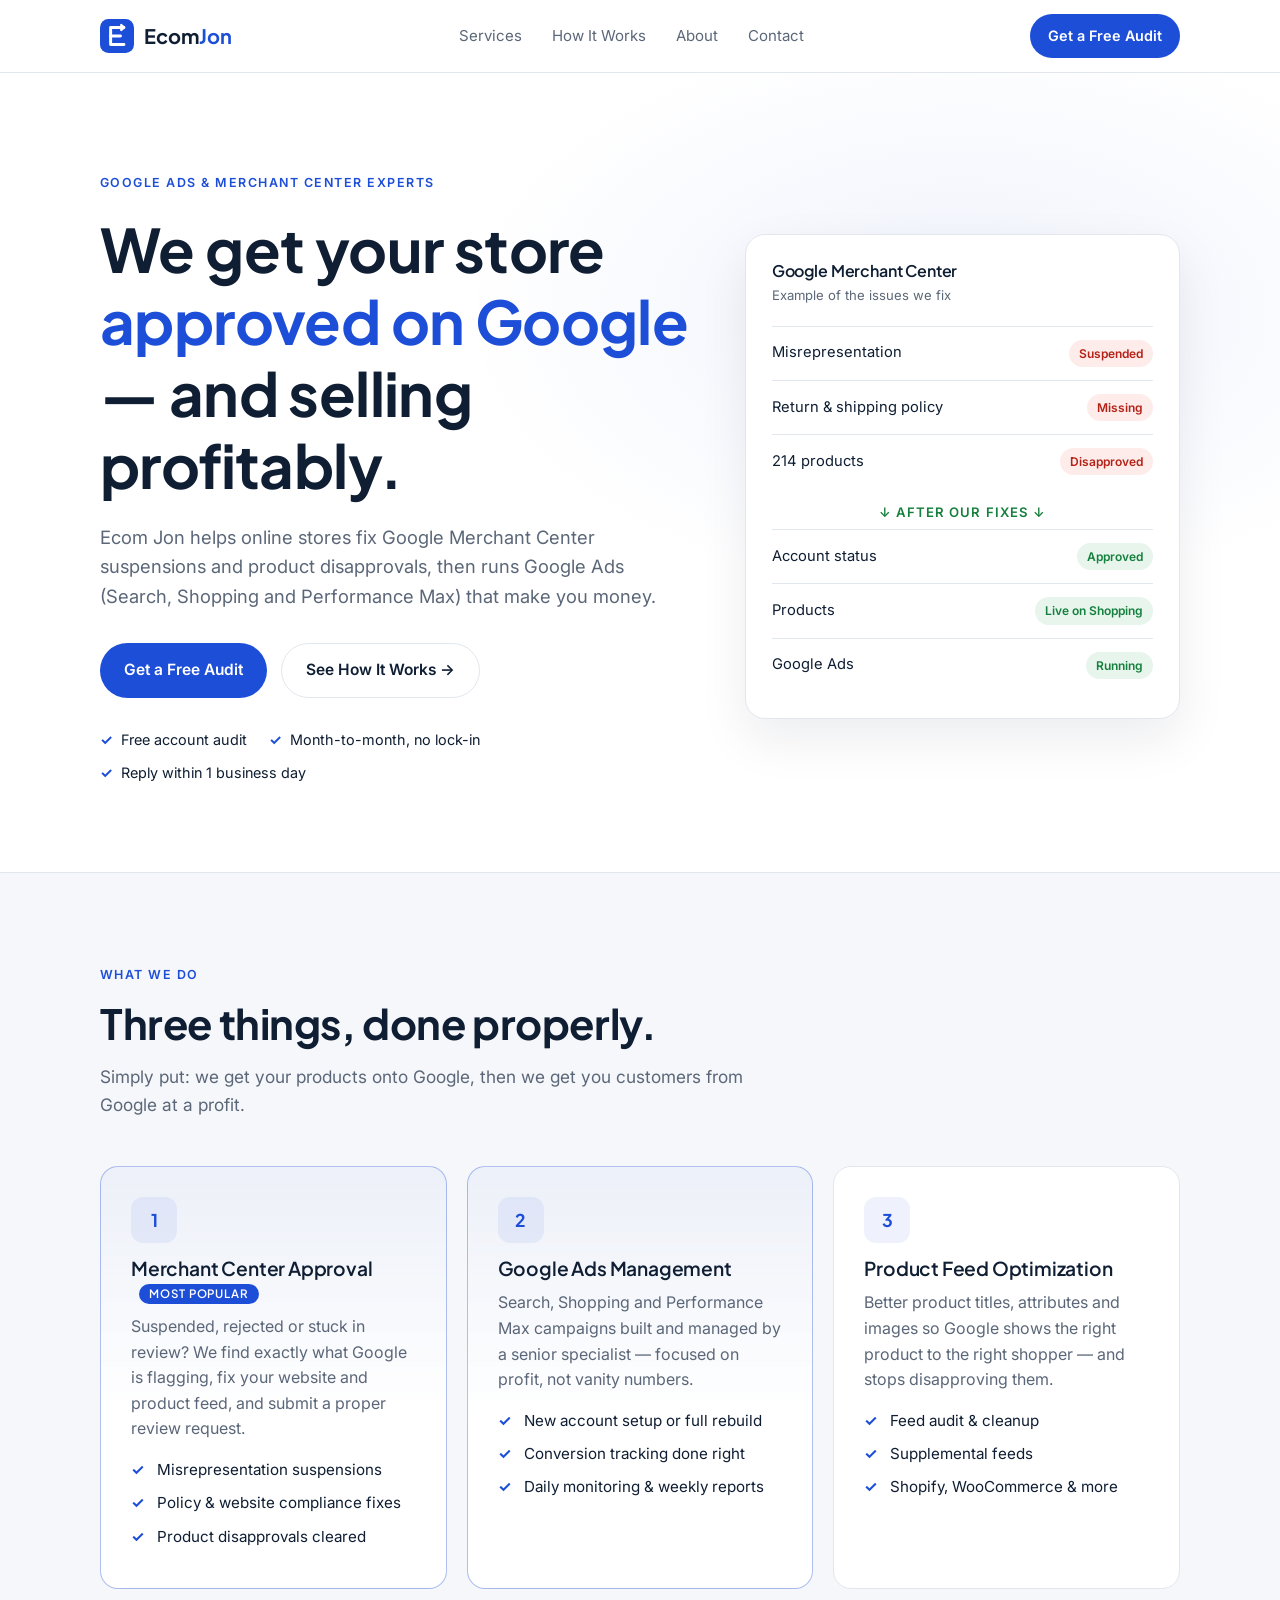
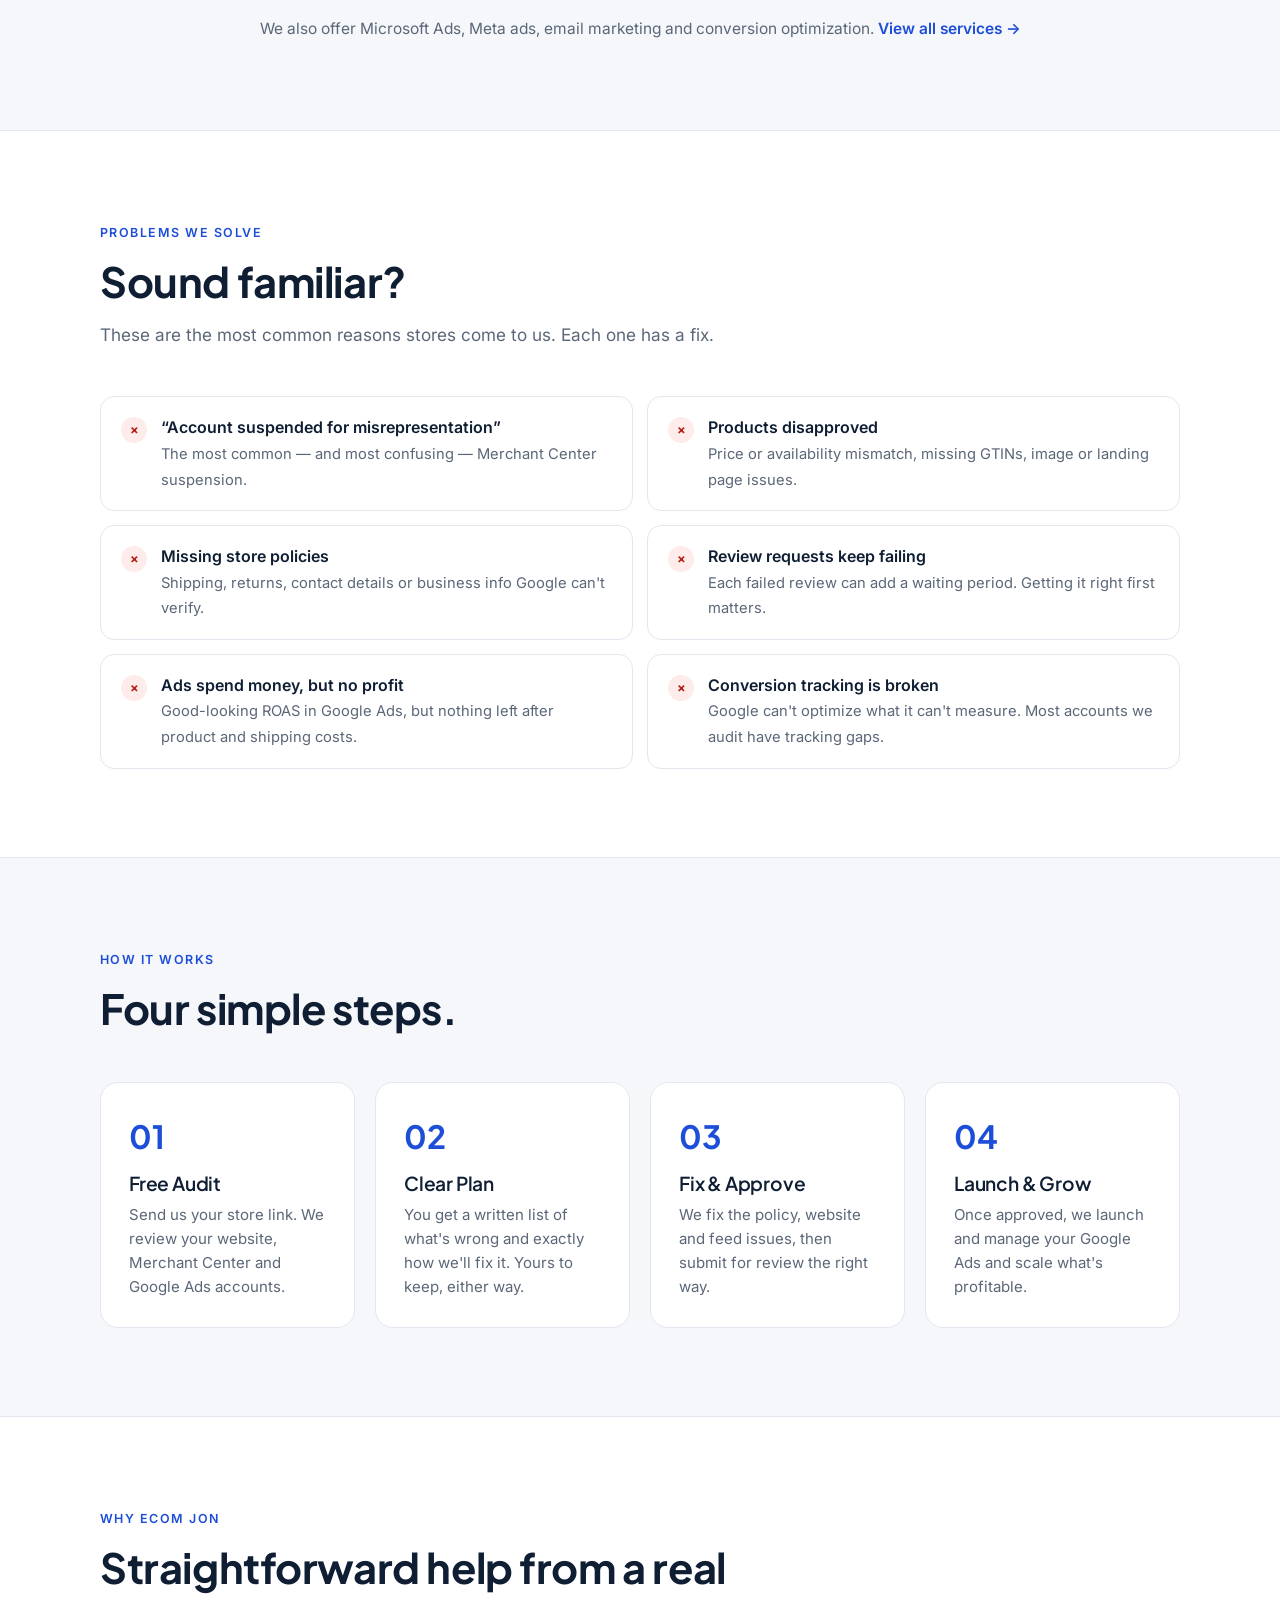
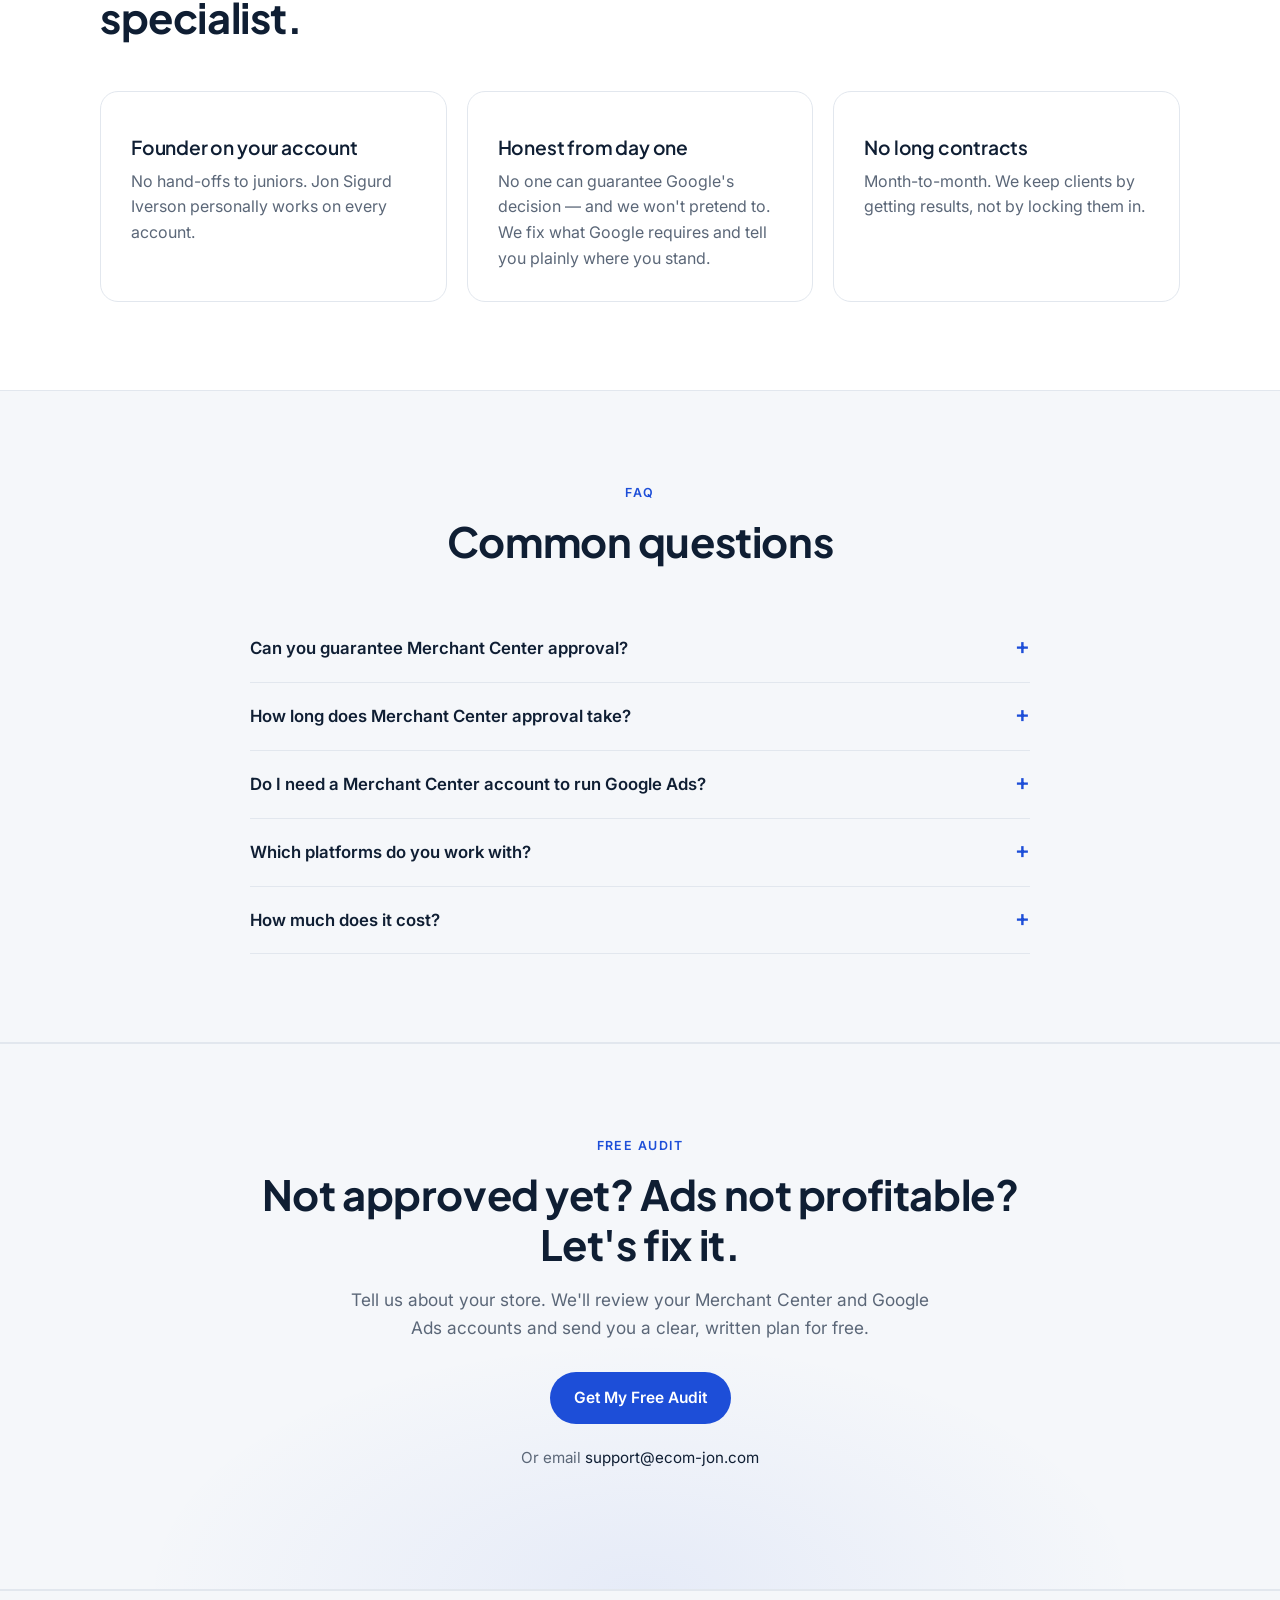
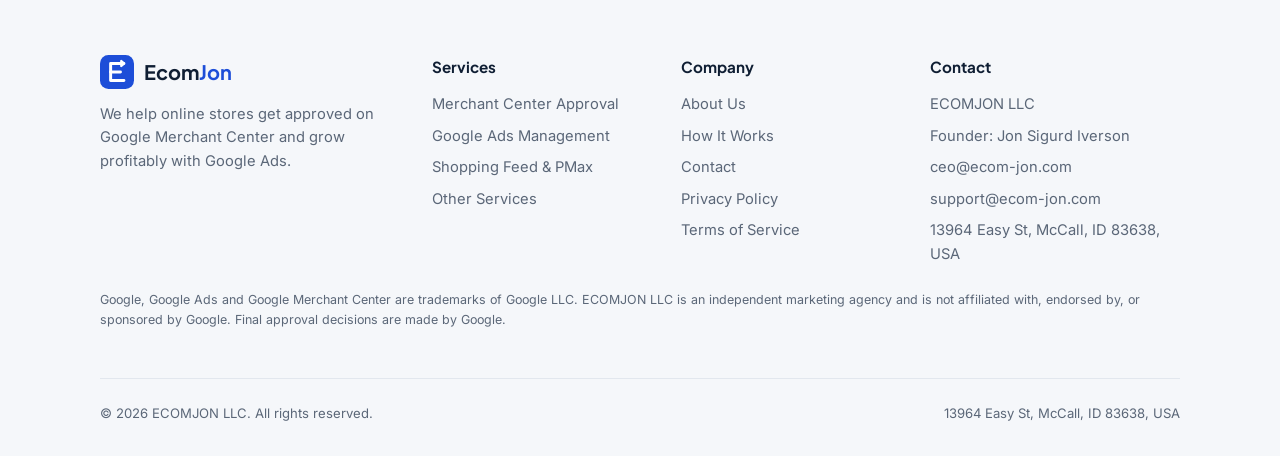
==== index.html @ 42dee681 "Initial ECOMJON LLC website for ecom-jon.com Co-Authored-By: Claude Opus 5.5 <noreply@anthropic.com>" ====
<!doctype html>
<html lang="en">
<head>
<meta charset="utf-8">
<meta name="viewport" content="width=device-width, initial-scale=1">
<title>Ecom Jon — Google Merchant Center Approval & Google Ads Agency</title>
<meta name="description" content="Ecom Jon helps eCommerce stores fix Google Merchant Center suspensions and product disapprovals, then runs profitable Google Ads (Search, Shopping & Performance Max). Free audit.">
<link rel="canonical" href="https://ecom-jon.com/">
<meta property="og:title" content="Ecom Jon — Google Merchant Center Approval & Google Ads Agency">
<meta property="og:description" content="Ecom Jon helps eCommerce stores fix Google Merchant Center suspensions and product disapprovals, then runs profitable Google Ads (Search, Shopping & Performance Max). Free audit.">
<meta property="og:url" content="https://ecom-jon.com/">
<meta property="og:site_name" content="Ecom Jon">
<meta property="og:type" content="website">
<meta name="twitter:card" content="summary">
<meta name="theme-color" content="#ffffff">
<link rel="icon" href="/icon.svg" type="image/svg+xml">
<link rel="preconnect" href="https://fonts.googleapis.com">
<link rel="preconnect" href="https://fonts.gstatic.com" crossorigin>
<link href="https://fonts.googleapis.com/css2?family=Inter:wght@400;500;600;700&family=Plus+Jakarta+Sans:wght@500;600;700;800&display=swap" rel="stylesheet">
<link rel="stylesheet" href="/styles.css">
<script type="application/ld+json">{"@context": "https://schema.org", "@type": "Organization", "name": "Ecom Jon", "legalName": "ECOMJON LLC", "url": "https://ecom-jon.com", "logo": "https://ecom-jon.com/icon.svg", "email": "support@ecom-jon.com", "founder": {"@type": "Person", "name": "Jon Sigurd Iverson", "jobTitle": "Founder"}, "address": {"@type": "PostalAddress", "streetAddress": "13964 Easy St", "addressLocality": "McCall", "addressRegion": "ID", "postalCode": "83638", "addressCountry": "US"}, "contactPoint": [{"@type": "ContactPoint", "email": "support@ecom-jon.com", "contactType": "customer support", "areaServed": "US", "availableLanguage": "English"}]}</script>
</head>
<body>
<header class="site-header">
  <div class="container nav">
    <a href="/" class="logo" aria-label="Ecom Jon home"><img src="/icon.svg" alt="" width="34" height="34"><span>Ecom<span class="accent">Jon</span></span></a>
    <ul class="nav-links"><li><a href="/services">Services</a></li><li><a href="/#how-it-works">How It Works</a></li><li><a href="/about">About</a></li><li><a href="/contact">Contact</a></li></ul>
    <div class="nav-cta">
      <a class="btn btn-primary" href="/contact">Get a Free Audit</a>
    </div>
    <button class="menu-toggle" aria-expanded="false" aria-label="Open menu">Menu</button>
  </div>
  <nav class="mobile-menu"><a href="/services">Services</a><a href="/#how-it-works">How It Works</a><a href="/about">About</a><a href="/contact">Contact</a><a class="btn btn-primary" href="/contact">Get a Free Audit</a></nav>
</header>
<main>
<section class="hero">
  <div class="container hero-grid">
    <div>
      <span class="eyebrow">Google Ads &amp; Merchant Center Experts</span>
      <h1>We get your store <span class="accent">approved on Google</span> &mdash; and selling profitably.</h1>
      <p class="hero-lead">Ecom Jon helps online stores fix Google Merchant Center suspensions and product disapprovals, then runs Google Ads (Search, Shopping and Performance Max) that make you money.</p>
      <div class="hero-actions">
        <a class="btn btn-primary" href="/contact">Get a Free Audit</a>
        <a class="btn btn-ghost" href="#how-it-works">See How It Works &rarr;</a>
      </div>
      <ul class="hero-points">
        <li>Free account audit</li>
        <li>Month-to-month, no lock-in</li>
        <li>Reply within 1 business day</li>
      </ul>
    </div>
    <div class="status-card" aria-label="Example: Merchant Center before and after">
      <h3>Google Merchant Center</h3>
      <p class="small">Example of the issues we fix</p>
      <div class="status-row"><span>Misrepresentation</span><span class="pill pill-bad">Suspended</span></div>
      <div class="status-row"><span>Return &amp; shipping policy</span><span class="pill pill-bad">Missing</span></div>
      <div class="status-row"><span>214 products</span><span class="pill pill-bad">Disapproved</span></div>
      <div class="status-arrow">&darr; After our fixes &darr;</div>
      <div class="status-row"><span>Account status</span><span class="pill pill-good">Approved</span></div>
      <div class="status-row"><span>Products</span><span class="pill pill-good">Live on Shopping</span></div>
      <div class="status-row"><span>Google Ads</span><span class="pill pill-good">Running</span></div>
    </div>
  </div>
</section>

<section class="section-alt" id="what-we-do">
  <div class="container">
    <div class="section-head">
      <span class="eyebrow">What We Do</span>
      <h2>Three things, done properly.</h2>
      <p>Simply put: we get your products onto Google, then we get you customers from Google at a profit.</p>
    </div>
    <div class="grid-3">
      <div class="card featured">
        <div class="icon">1</div>
        <h3>Merchant Center Approval <span class="tag">Most popular</span></h3>
        <p>Suspended, rejected or stuck in review? We find exactly what Google is flagging, fix your website and product feed, and submit a proper review request.</p>
        <ul class="check-list">
          <li>Misrepresentation suspensions</li>
          <li>Policy &amp; website compliance fixes</li>
          <li>Product disapprovals cleared</li>
        </ul>
      </div>
      <div class="card featured">
        <div class="icon">2</div>
        <h3>Google Ads Management</h3>
        <p>Search, Shopping and Performance Max campaigns built and managed by a senior specialist &mdash; focused on profit, not vanity numbers.</p>
        <ul class="check-list">
          <li>New account setup or full rebuild</li>
          <li>Conversion tracking done right</li>
          <li>Daily monitoring &amp; weekly reports</li>
        </ul>
      </div>
      <div class="card">
        <div class="icon">3</div>
        <h3>Product Feed Optimization</h3>
        <p>Better product titles, attributes and images so Google shows the right product to the right shopper &mdash; and stops disapproving them.</p>
        <ul class="check-list">
          <li>Feed audit &amp; cleanup</li>
          <li>Supplemental feeds</li>
          <li>Shopify, WooCommerce &amp; more</li>
        </ul>
      </div>
    </div>
    <p class="more-line">We also offer Microsoft Ads, Meta ads, email marketing and conversion optimization. <a href="/services">View all services &rarr;</a></p>
  </div>
</section>

<section>
  <div class="container">
    <div class="section-head">
      <span class="eyebrow">Problems We Solve</span>
      <h2>Sound familiar?</h2>
      <p>These are the most common reasons stores come to us. Each one has a fix.</p>
    </div>
    <div class="problems">
      <div class="problem"><span class="x">&times;</span><div><strong>&ldquo;Account suspended for misrepresentation&rdquo;</strong><span>The most common &mdash; and most confusing &mdash; Merchant Center suspension.</span></div></div>
      <div class="problem"><span class="x">&times;</span><div><strong>Products disapproved</strong><span>Price or availability mismatch, missing GTINs, image or landing page issues.</span></div></div>
      <div class="problem"><span class="x">&times;</span><div><strong>Missing store policies</strong><span>Shipping, returns, contact details or business info Google can't verify.</span></div></div>
      <div class="problem"><span class="x">&times;</span><div><strong>Review requests keep failing</strong><span>Each failed review can add a waiting period. Getting it right first matters.</span></div></div>
      <div class="problem"><span class="x">&times;</span><div><strong>Ads spend money, but no profit</strong><span>Good-looking ROAS in Google Ads, but nothing left after product and shipping costs.</span></div></div>
      <div class="problem"><span class="x">&times;</span><div><strong>Conversion tracking is broken</strong><span>Google can't optimize what it can't measure. Most accounts we audit have tracking gaps.</span></div></div>
    </div>
  </div>
</section>

<section class="section-alt" id="how-it-works">
  <div class="container">
    <div class="section-head">
      <span class="eyebrow">How It Works</span>
      <h2>Four simple steps.</h2>
    </div>
    <div class="steps">
      <div class="step"><div class="num">01</div><h3>Free Audit</h3><p>Send us your store link. We review your website, Merchant Center and Google Ads accounts.</p></div>
      <div class="step"><div class="num">02</div><h3>Clear Plan</h3><p>You get a written list of what's wrong and exactly how we'll fix it. Yours to keep, either way.</p></div>
      <div class="step"><div class="num">03</div><h3>Fix &amp; Approve</h3><p>We fix the policy, website and feed issues, then submit for review the right way.</p></div>
      <div class="step"><div class="num">04</div><h3>Launch &amp; Grow</h3><p>Once approved, we launch and manage your Google Ads and scale what's profitable.</p></div>
    </div>
  </div>
</section>

<section>
  <div class="container">
    <div class="section-head">
      <span class="eyebrow">Why Ecom Jon</span>
      <h2>Straightforward help from a real specialist.</h2>
    </div>
    <div class="grid-3">
      <div class="card"><h3>Founder on your account</h3><p>No hand-offs to juniors. Jon Sigurd Iverson personally works on every account.</p></div>
      <div class="card"><h3>Honest from day one</h3><p>No one can guarantee Google's decision &mdash; and we won't pretend to. We fix what Google requires and tell you plainly where you stand.</p></div>
      <div class="card"><h3>No long contracts</h3><p>Month-to-month. We keep clients by getting results, not by locking them in.</p></div>
    </div>
  </div>
</section>

<section class="section-alt">
  <div class="container">
    <div class="section-head center">
      <span class="eyebrow">FAQ</span>
      <h2>Common questions</h2>
    </div>
    <div class="faq">
      <details><summary>Can you guarantee Merchant Center approval?</summary><p>No honest agency can &mdash; Google makes the final decision. What we do is find every issue Google is likely flagging, fix it properly, and only then request a review. That gives your store the best possible chance.</p></details>
      <details><summary>How long does Merchant Center approval take?</summary><p>Fixes usually take a few days to two weeks, depending on how much needs to change on your website and feed. Google's review itself typically takes several business days after submission.</p></details>
      <details><summary>Do I need a Merchant Center account to run Google Ads?</summary><p>For Search ads, no. For Shopping and Performance Max ads &mdash; where your products appear with images and prices &mdash; yes, an approved Merchant Center account is required.</p></details>
      <details><summary>Which platforms do you work with?</summary><p>Shopify, WooCommerce, BigCommerce, Wix, Squarespace and most custom stores.</p></details>
      <details><summary>How much does it cost?</summary><p>The audit is free. After that, pricing depends on the work needed and your ad spend. We'll give you a clear quote with the audit &mdash; no surprises.</p></details>
    </div>
  </div>
</section>
<section class="cta-band section-alt">
  <div class="container">
    <span class="eyebrow">Free Audit</span>
    <h2>Not approved yet? Ads not profitable?<br>Let's fix it.</h2>
    <p>Tell us about your store. We'll review your Merchant Center and Google Ads accounts and send you a clear, written plan for free.</p>
    <a class="btn btn-primary" href="/contact">Get My Free Audit</a>
    <p class="contact-inline">Or email <a href="mailto:support@ecom-jon.com">support@ecom-jon.com</a></p>
  </div>
</section>
</main>
<footer class="site-footer">
  <div class="container">
    <div class="footer-grid">
      <div class="footer-about">
        <a href="/" class="logo"><img src="/icon.svg" alt="" width="34" height="34"><span>Ecom<span class="accent">Jon</span></span></a>
        <p>We help online stores get approved on Google Merchant Center and grow profitably with Google Ads.</p>
      </div>
      <div>
        <h4>Services</h4>
        <ul>
          <li><a href="/services#merchant-center">Merchant Center Approval</a></li>
          <li><a href="/services#google-ads">Google Ads Management</a></li>
          <li><a href="/services#shopping-feed">Shopping Feed &amp; PMax</a></li>
          <li><a href="/services#other">Other Services</a></li>
        </ul>
      </div>
      <div>
        <h4>Company</h4>
        <ul>
          <li><a href="/about">About Us</a></li>
          <li><a href="/#how-it-works">How It Works</a></li>
          <li><a href="/contact">Contact</a></li>
          <li><a href="/privacy">Privacy Policy</a></li>
          <li><a href="/terms">Terms of Service</a></li>
        </ul>
      </div>
      <div>
        <h4>Contact</h4>
        <ul>
          <li>ECOMJON LLC</li>
          <li>Founder: Jon Sigurd Iverson</li>
          <li><a href="mailto:ceo@ecom-jon.com">ceo@ecom-jon.com</a></li>
          <li><a href="mailto:support@ecom-jon.com">support@ecom-jon.com</a></li>
          <li>13964 Easy St, McCall, ID 83638, USA</li>
        </ul>
      </div>
    </div>
    <p class="disclaimer">Google, Google Ads and Google Merchant Center are trademarks of Google LLC. ECOMJON LLC is an independent marketing agency and is not affiliated with, endorsed by, or sponsored by Google. Final approval decisions are made by Google.</p>
    <div class="footer-bottom">
      <span>&copy; <span data-year>2026</span> ECOMJON LLC. All rights reserved.</span>
      <span>13964 Easy St, McCall, ID 83638, USA</span>
    </div>
  </div>
</footer>
<script src="/script.js"></script>
</body>
</html>
---- styles.css ----
:root {
  --bg: #ffffff;
  --surface: #f5f7fa;
  --card: #ffffff;
  --line: #e2e7ee;
  --text: #0f1e33;
  --muted: #5b6778;
  --primary: #1d4ed8;
  --primary-dark: #1e3a8a;
  --good: #15803d;
  --good-soft: #e7f5ec;
  --bad: #b42318;
  --bad-soft: #fdecea;
  --display: "Plus Jakarta Sans", system-ui, sans-serif;
  --sans: "Inter", system-ui, -apple-system, sans-serif;
  --max: 1120px;
}

* { box-sizing: border-box; margin: 0; padding: 0; }
html { scroll-behavior: smooth; }
body {
  background: var(--bg);
  color: var(--text);
  font-family: var(--sans);
  font-size: 16px;
  line-height: 1.6;
  -webkit-font-smoothing: antialiased;
}
a { color: inherit; text-decoration: none; }
img, svg { display: block; max-width: 100%; }
h1, h2, h3 { font-family: var(--display); line-height: 1.2; letter-spacing: -0.01em; }
h1 { font-size: clamp(2.2rem, 5.5vw, 3.75rem); font-weight: 700; }
h2 { font-size: clamp(1.75rem, 3.6vw, 2.6rem); font-weight: 700; }
h3 { font-size: 1.2rem; font-weight: 600; }
p { color: var(--muted); }
.accent { color: var(--primary); }

.container { max-width: var(--max); margin: 0 auto; padding: 0 20px; }
section { padding: 88px 0; }
.section-alt { background: var(--surface); border-top: 1px solid var(--line); border-bottom: 1px solid var(--line); }
.eyebrow {
  display: inline-block;
  font-size: 0.78rem;
  font-weight: 600;
  letter-spacing: 0.12em;
  text-transform: uppercase;
  color: var(--primary);
  margin-bottom: 14px;
}
.section-head { max-width: 680px; margin-bottom: 48px; }
.section-head p { margin-top: 14px; font-size: 1.08rem; }
.center { text-align: center; margin-left: auto; margin-right: auto; }

/* Buttons */
.btn {
  display: inline-flex;
  align-items: center;
  justify-content: center;
  gap: 8px;
  padding: 14px 24px;
  border-radius: 999px;
  font-weight: 600;
  font-size: 0.97rem;
  transition: transform 0.15s, box-shadow 0.15s, background 0.15s;
  cursor: pointer;
  border: 0;
  font-family: inherit;
}
.btn-primary { background: var(--primary); color: #fff; }
.btn-primary:hover { background: var(--primary-dark); transform: translateY(-1px); box-shadow: 0 8px 20px rgba(29, 78, 216, 0.2); }
.btn-ghost { border: 1px solid var(--line); color: var(--text); background: #fff; }
.btn-ghost:hover { background: var(--surface); }

/* Header */
.site-header {
  position: sticky;
  top: 0;
  z-index: 50;
  background: rgba(255, 255, 255, 0.92);
  backdrop-filter: blur(12px);
  -webkit-backdrop-filter: blur(12px);
  border-bottom: 1px solid var(--line);
}
.nav { display: flex; align-items: center; justify-content: space-between; height: 72px; gap: 20px; }
.logo { display: flex; align-items: center; gap: 10px; font-family: var(--display); font-weight: 700; font-size: 1.25rem; }
.logo img { width: 34px; height: 34px; }
.nav-links { display: flex; align-items: center; gap: 30px; list-style: none; }
.nav-links a { font-size: 0.94rem; color: var(--muted); transition: color 0.15s; }
.nav-links a:hover, .nav-links a.active { color: var(--text); }
.nav-cta { display: flex; align-items: center; gap: 18px; }
.nav-phone { font-size: 0.92rem; color: var(--text); font-weight: 500; }
.nav-cta .btn { padding: 10px 18px; font-size: 0.9rem; }
.menu-toggle { display: none; background: none; border: 1px solid var(--line); color: var(--text); border-radius: 10px; padding: 8px 12px; font-size: 0.9rem; cursor: pointer; font-family: inherit; }
.mobile-menu { display: none; border-top: 1px solid var(--line); padding: 16px 20px 24px; }
.mobile-menu a { display: block; padding: 12px 0; color: var(--text); border-bottom: 1px solid var(--line); }
.mobile-menu .btn { margin-top: 16px; width: 100%; }
.mobile-menu.open { display: block; }

/* Hero */
.hero { position: relative; padding: 96px 0 88px; overflow: hidden; }
.hero::before {
  content: "";
  position: absolute;
  inset: 0;
  background: radial-gradient(ellipse 60% 55% at 75% 30%, rgba(29, 78, 216, 0.07), transparent 65%);
  pointer-events: none;
}
.hero-grid { position: relative; display: grid; grid-template-columns: 1.15fr 0.85fr; gap: 56px; align-items: center; }
.hero h1 { margin: 6px 0 22px; }
.hero-lead { font-size: 1.15rem; max-width: 580px; }
.hero-actions { display: flex; flex-wrap: wrap; gap: 14px; margin-top: 32px; }
.hero-points { display: flex; flex-wrap: wrap; gap: 10px 22px; margin-top: 30px; list-style: none; }
.hero-points li { font-size: 0.9rem; color: var(--text); display: flex; align-items: center; gap: 8px; }
.hero-points li::before { content: "✓"; color: var(--primary); font-weight: 700; }

.status-card { background: var(--card); border: 1px solid var(--line); border-radius: 20px; padding: 26px; box-shadow: 0 20px 50px rgba(15, 30, 51, 0.08); }
.status-card h3 { font-size: 1rem; margin-bottom: 4px; }
.status-card .small { font-size: 0.82rem; color: var(--muted); margin-bottom: 20px; }
.status-row { display: flex; align-items: center; justify-content: space-between; gap: 12px; padding: 13px 0; border-top: 1px solid var(--line); font-size: 0.92rem; }
.pill { font-size: 0.75rem; font-weight: 600; padding: 4px 10px; border-radius: 999px; white-space: nowrap; }
.pill-bad { background: var(--bad-soft); color: var(--bad); }
.pill-good { background: var(--good-soft); color: var(--good); }
.status-arrow { text-align: center; color: var(--good); font-size: 0.82rem; font-weight: 600; letter-spacing: 0.08em; text-transform: uppercase; padding: 14px 0 6px; }

/* Cards */
.grid-3 { display: grid; grid-template-columns: repeat(3, 1fr); gap: 20px; }
.grid-2 { display: grid; grid-template-columns: repeat(2, 1fr); gap: 20px; }
.card { background: var(--card); border: 1px solid var(--line); border-radius: 18px; padding: 30px; }
.card h3 { margin: 14px 0 10px; }
.card .icon {
  width: 46px; height: 46px; border-radius: 12px;
  background: rgba(29, 78, 216, 0.07); color: var(--primary);
  display: flex; align-items: center; justify-content: center;
  font-family: var(--display); font-weight: 700; font-size: 1.1rem;
}
.card.featured { border-color: rgba(29, 78, 216, 0.35); background: linear-gradient(180deg, rgba(29, 78, 216, 0.04), var(--card) 60%); }
.tag { display: inline-block; font-size: 0.72rem; font-weight: 600; letter-spacing: 0.08em; text-transform: uppercase; color: #fff; background: var(--primary); padding: 3px 10px; border-radius: 999px; margin-left: 8px; vertical-align: middle; }
.check-list { list-style: none; margin-top: 16px; }
.check-list li { position: relative; padding-left: 26px; margin: 9px 0; color: var(--text); font-size: 0.95rem; }
.check-list li::before { content: "✓"; position: absolute; left: 0; color: var(--primary); font-weight: 700; }
.more-line { margin-top: 28px; text-align: center; font-size: 0.97rem; }
.more-line a { color: var(--primary); font-weight: 600; }

/* Problems list */
.problems { display: grid; grid-template-columns: repeat(2, 1fr); gap: 14px; }
.problem { display: flex; gap: 14px; align-items: flex-start; background: var(--card); border: 1px solid var(--line); border-radius: 14px; padding: 18px 20px; }
.problem .x { flex: none; width: 26px; height: 26px; border-radius: 50%; background: var(--bad-soft); color: var(--bad); display: flex; align-items: center; justify-content: center; font-size: 0.8rem; font-weight: 700; margin-top: 2px; }
.problem strong { display: block; color: var(--text); font-weight: 600; }
.problem span { color: var(--muted); font-size: 0.92rem; }

/* Steps */
.steps { display: grid; grid-template-columns: repeat(4, 1fr); gap: 20px; counter-reset: step; }
.step { background: var(--card); border: 1px solid var(--line); border-radius: 18px; padding: 28px; }
.step .num { font-family: var(--display); font-size: 2rem; font-weight: 700; color: var(--primary); }
.step h3 { margin: 10px 0 8px; }
.step p { font-size: 0.94rem; }

/* FAQ */
.faq { max-width: 780px; margin: 0 auto; }
.faq details { border-bottom: 1px solid var(--line); padding: 20px 0; }
.faq summary { cursor: pointer; list-style: none; font-weight: 600; font-size: 1.05rem; display: flex; justify-content: space-between; gap: 20px; }
.faq summary::-webkit-details-marker { display: none; }
.faq summary::after { content: "+"; color: var(--primary); font-size: 1.4rem; line-height: 1; }
.faq details[open] summary::after { content: "−"; }
.faq details p { margin-top: 12px; }

/* CTA band */
.cta-band { text-align: center; position: relative; overflow: hidden; }
.cta-band::before { content: ""; position: absolute; inset: 0; background: radial-gradient(ellipse 60% 70% at 50% 100%, rgba(29, 78, 216, 0.07), transparent 65%); pointer-events: none; }
.cta-band .container { position: relative; }
.cta-band p { max-width: 600px; margin: 16px auto 30px; font-size: 1.08rem; }
.cta-band .contact-inline { margin-top: 22px; font-size: 0.95rem; }
.cta-band .contact-inline a { color: var(--text); }

/* Page header (inner pages) */
.page-hero { padding: 80px 0 40px; }
.page-hero p { max-width: 680px; margin-top: 16px; font-size: 1.12rem; }

/* Service detail */
.service { display: grid; grid-template-columns: 0.9fr 1.1fr; gap: 48px; padding: 48px 0; border-top: 1px solid var(--line); }
.service:first-child { border-top: 0; }
.service h2 { font-size: clamp(1.5rem, 3vw, 2rem); margin-top: 6px; }
.service p { margin-top: 12px; }

/* About */
.founder { display: grid; grid-template-columns: 220px 1fr; gap: 40px; align-items: start; }
.avatar { width: 220px; height: 220px; border-radius: 24px; background: linear-gradient(135deg, var(--primary-dark), var(--primary)); color: #fff; display: flex; align-items: center; justify-content: center; font-family: var(--display); font-size: 4rem; font-weight: 700; }
.founder p { margin-top: 14px; }
.founder .role { color: var(--primary); font-weight: 600; margin-top: 4px; }

/* Contact */
.contact-grid { display: grid; grid-template-columns: 0.9fr 1.1fr; gap: 48px; align-items: start; }
.info-list { list-style: none; margin-top: 28px; }
.info-list li { padding: 16px 0; border-top: 1px solid var(--line); }
.info-list .label { display: block; font-size: 0.78rem; letter-spacing: 0.1em; text-transform: uppercase; color: var(--muted); margin-bottom: 4px; }
.info-list a, .info-list .val { color: var(--text); font-weight: 500; }
.info-list a:hover { color: var(--primary); }
.form { background: var(--card); border: 1px solid var(--line); border-radius: 20px; padding: 32px; }
.form-row { display: grid; grid-template-columns: 1fr 1fr; gap: 16px; }
.field { margin-bottom: 18px; }
.field label { display: block; font-size: 0.88rem; font-weight: 500; margin-bottom: 8px; color: var(--text); }
.field input, .field select, .field textarea {
  width: 100%; font: inherit; font-size: 0.95rem; color: var(--text);
  background: #fff; border: 1px solid var(--line); border-radius: 12px; padding: 13px 15px; outline: none;
}
.field input:focus, .field select:focus, .field textarea:focus { border-color: var(--primary); box-shadow: 0 0 0 3px rgba(29, 78, 216, 0.12); }
.field textarea { min-height: 120px; resize: vertical; }
.form .btn { width: 100%; }
.form-note { font-size: 0.85rem; margin-top: 14px; text-align: center; }
.form-status { margin-top: 14px; font-size: 0.95rem; text-align: center; }
.form-status.ok { color: var(--good); }
.form-status.err { color: var(--bad); }

/* Legal */
.legal { max-width: 760px; }
.legal h2 { font-size: 1.3rem; margin: 36px 0 10px; }
.legal p { margin-bottom: 10px; }
.legal a { color: var(--primary); }

/* Footer */
.site-footer { border-top: 1px solid var(--line); padding: 64px 0 32px; background: var(--surface); }
.footer-grid { display: grid; grid-template-columns: 1.4fr 1fr 1fr 1.2fr; gap: 40px; }
.footer-grid h4 { font-family: var(--display); font-size: 0.95rem; margin-bottom: 14px; }
.footer-grid ul { list-style: none; }
.footer-grid li { margin: 8px 0; font-size: 0.92rem; color: var(--muted); }
.footer-grid li a:hover { color: var(--text); }
.footer-about p { margin-top: 14px; font-size: 0.92rem; max-width: 300px; }
.footer-bottom { display: flex; justify-content: space-between; flex-wrap: wrap; gap: 12px; margin-top: 48px; padding-top: 24px; border-top: 1px solid var(--line); font-size: 0.82rem; color: var(--muted); }
.disclaimer { margin-top: 16px; font-size: 0.78rem; color: var(--muted); }

/* Responsive */
@media (max-width: 960px) {
  .nav-links, .nav-cta { display: none; }
  .menu-toggle { display: block; }
  .hero-grid, .service, .contact-grid { grid-template-columns: 1fr; gap: 36px; }
  .grid-3, .steps { grid-template-columns: 1fr 1fr; }
  .footer-grid { grid-template-columns: 1fr 1fr; }
}
@media (max-width: 640px) {
  section { padding: 64px 0; }
  .container { padding: 0 16px; }
  .hero { padding: 56px 0 64px; }
  .grid-3, .grid-2, .steps, .problems, .form-row, .footer-grid { grid-template-columns: 1fr; }
  .founder { grid-template-columns: 1fr; }
  .avatar { width: 140px; height: 140px; font-size: 2.6rem; }
  .card, .form { padding: 24px; }
  .hero-actions .btn { width: 100%; }
}
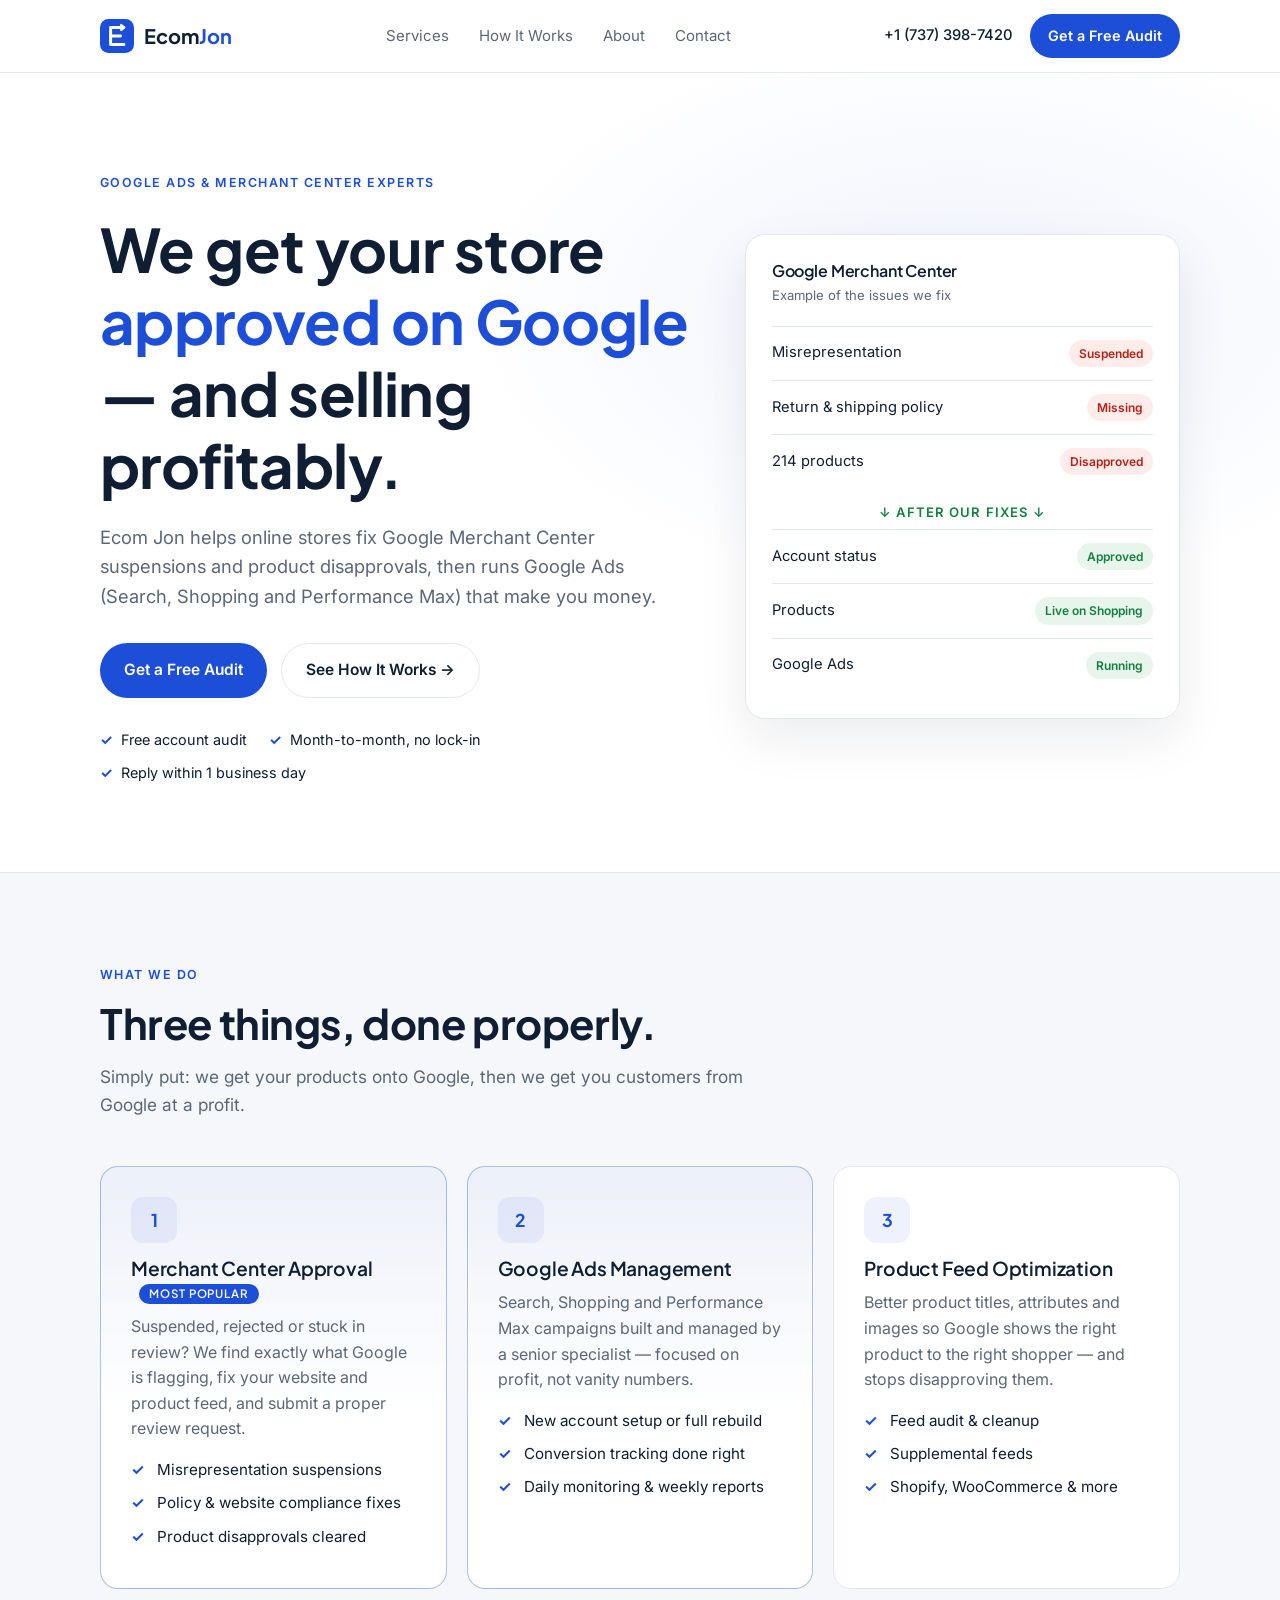
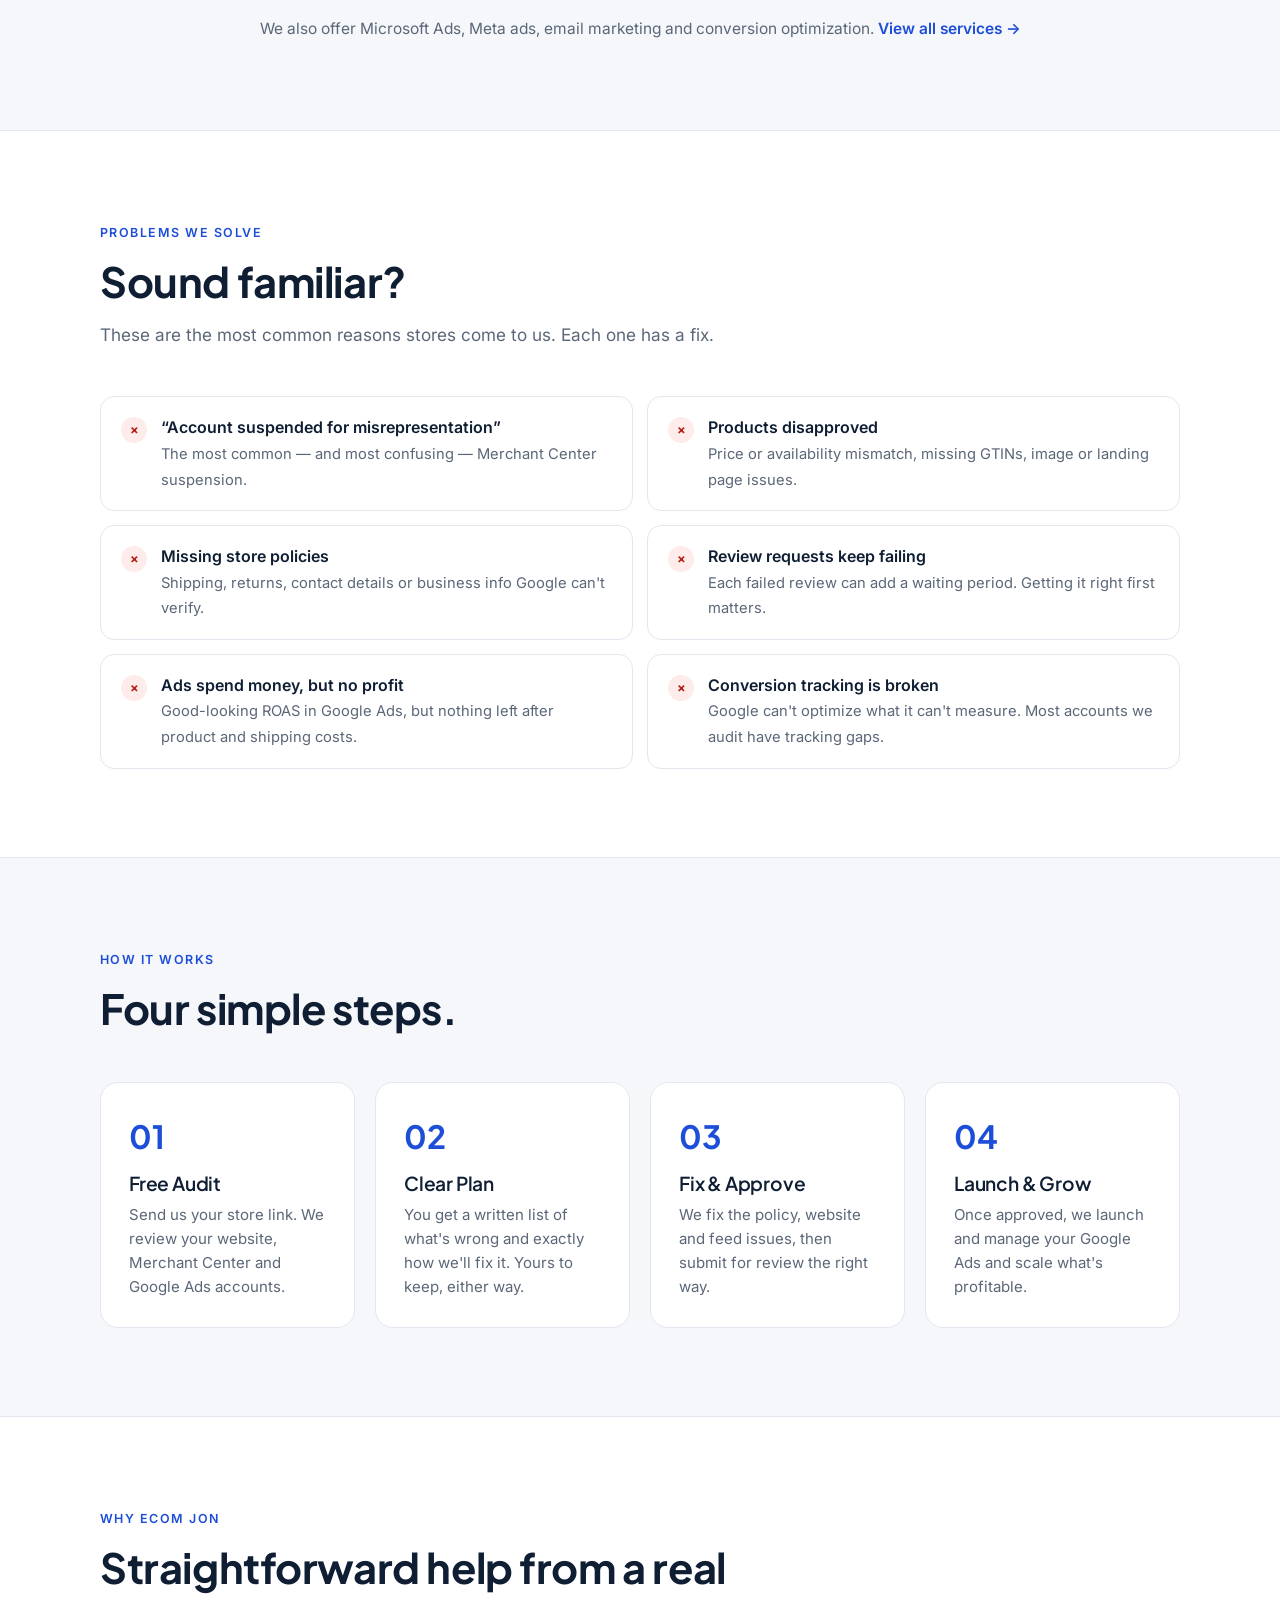
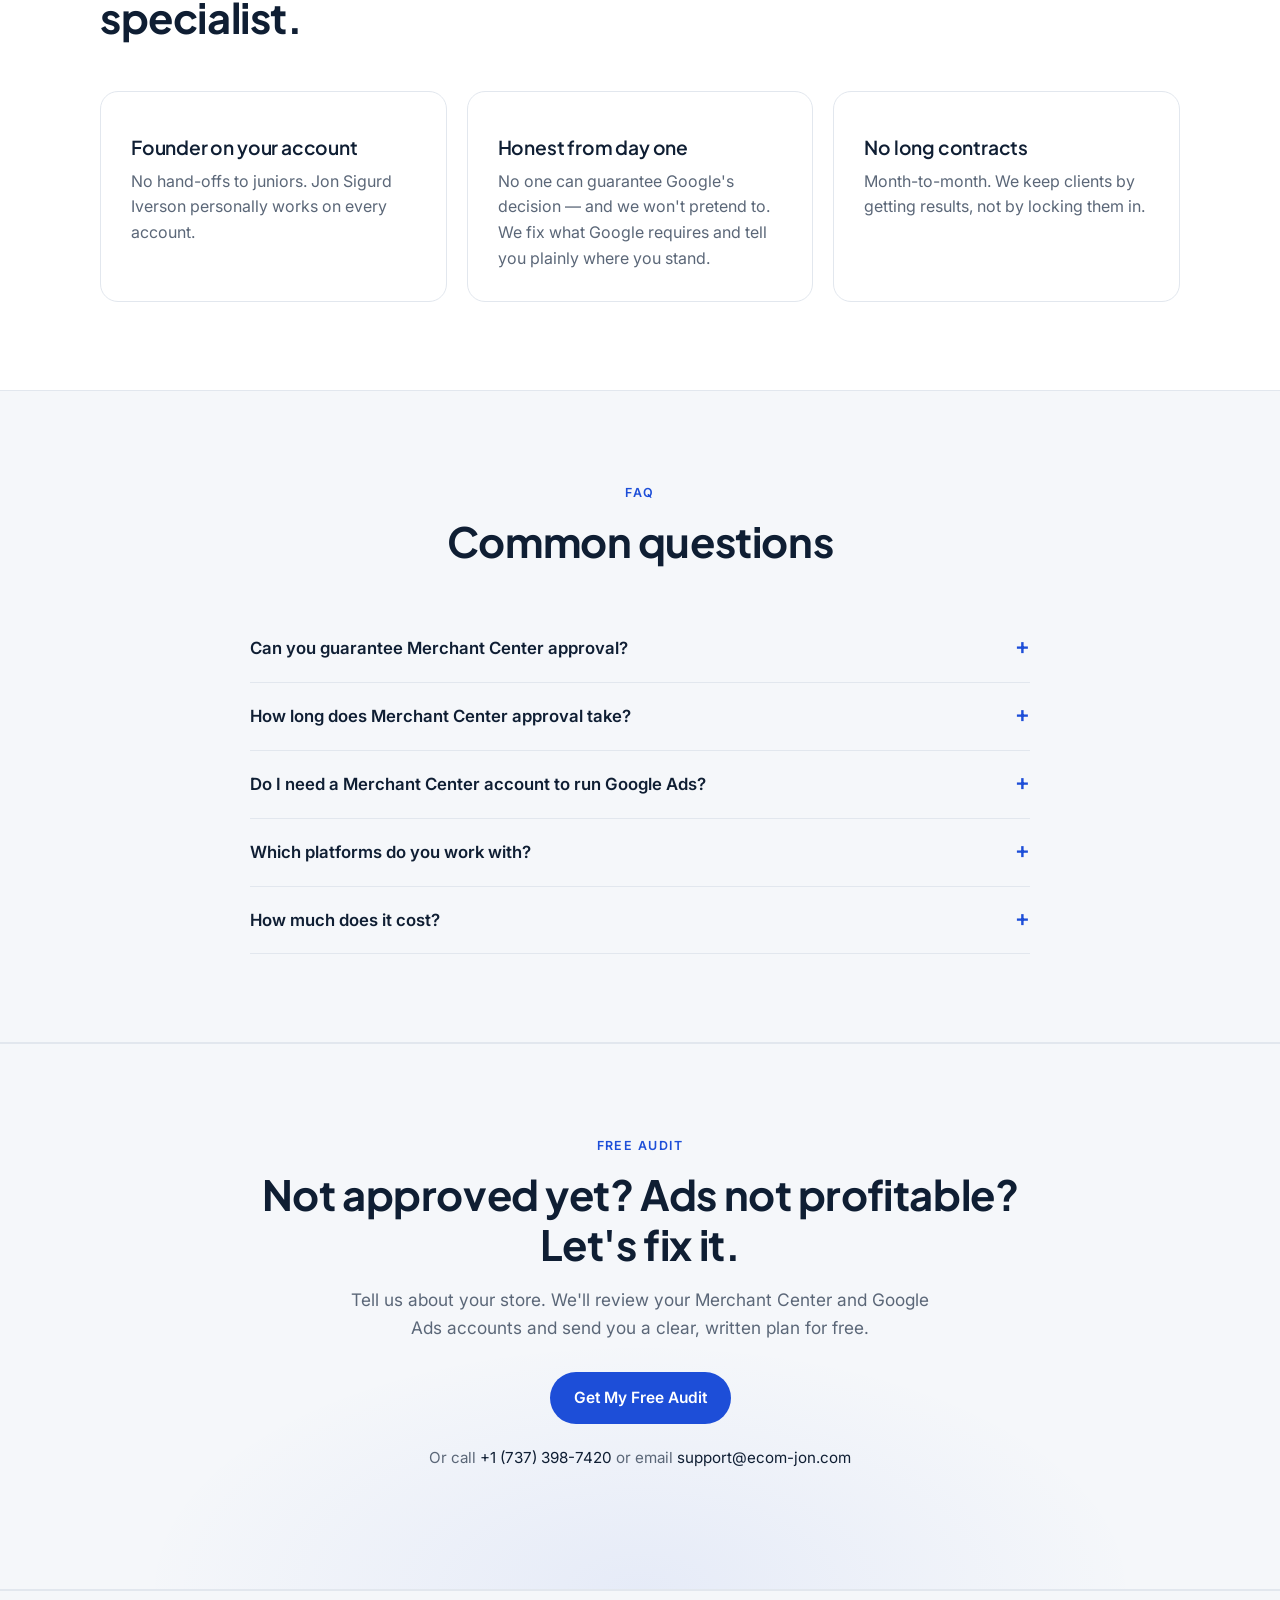
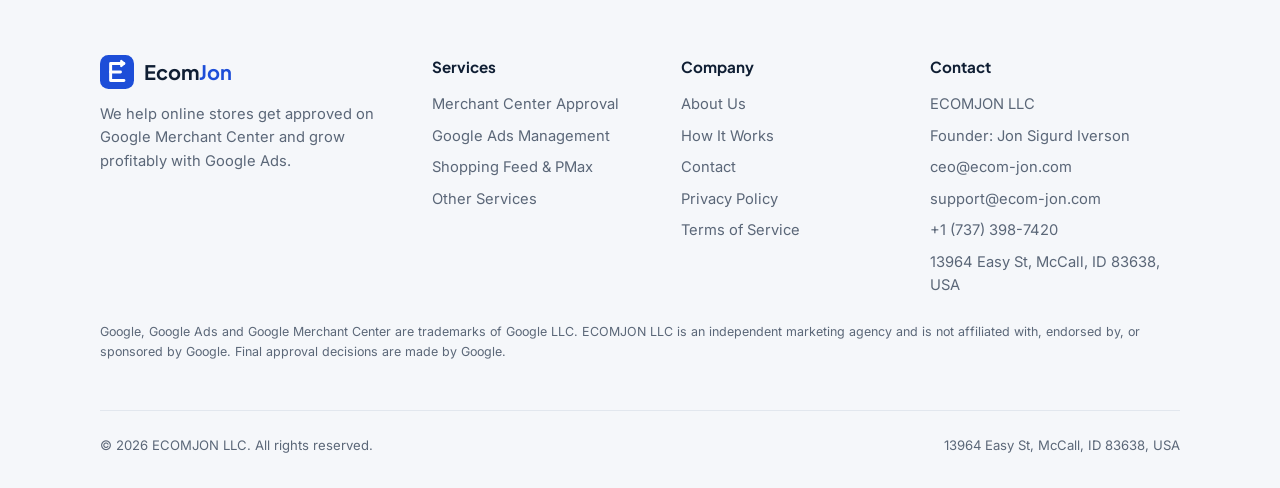
==== commit 94276791: "Add phone number +1 (737) 398-7420 to site Co-Authored-By: Claude Opus 5.5 <noreply@anthropic.com>" ====
--- a/index.html
+++ b/index.html
@@ -18,7 +18,7 @@
 <link rel="preconnect" href="https://fonts.gstatic.com" crossorigin>
 <link href="https://fonts.googleapis.com/css2?family=Inter:wght@400;500;600;700&family=Plus+Jakarta+Sans:wght@500;600;700;800&display=swap" rel="stylesheet">
 <link rel="stylesheet" href="/styles.css">
-<script type="application/ld+json">{"@context": "https://schema.org", "@type": "Organization", "name": "Ecom Jon", "legalName": "ECOMJON LLC", "url": "https://ecom-jon.com", "logo": "https://ecom-jon.com/icon.svg", "email": "support@ecom-jon.com", "founder": {"@type": "Person", "name": "Jon Sigurd Iverson", "jobTitle": "Founder"}, "address": {"@type": "PostalAddress", "streetAddress": "13964 Easy St", "addressLocality": "McCall", "addressRegion": "ID", "postalCode": "83638", "addressCountry": "US"}, "contactPoint": [{"@type": "ContactPoint", "email": "support@ecom-jon.com", "contactType": "customer support", "areaServed": "US", "availableLanguage": "English"}]}</script>
+<script type="application/ld+json">{"@context": "https://schema.org", "@type": "Organization", "name": "Ecom Jon", "legalName": "ECOMJON LLC", "url": "https://ecom-jon.com", "logo": "https://ecom-jon.com/icon.svg", "email": "support@ecom-jon.com", "telephone": "+1-737-398-7420", "founder": {"@type": "Person", "name": "Jon Sigurd Iverson", "jobTitle": "Founder"}, "address": {"@type": "PostalAddress", "streetAddress": "13964 Easy St", "addressLocality": "McCall", "addressRegion": "ID", "postalCode": "83638", "addressCountry": "US"}, "contactPoint": [{"@type": "ContactPoint", "email": "support@ecom-jon.com", "telephone": "+1-737-398-7420", "contactType": "customer support", "areaServed": "US", "availableLanguage": "English"}]}</script>
 </head>
 <body>
 <header class="site-header">
@@ -26,11 +26,12 @@
     <a href="/" class="logo" aria-label="Ecom Jon home"><img src="/icon.svg" alt="" width="34" height="34"><span>Ecom<span class="accent">Jon</span></span></a>
     <ul class="nav-links"><li><a href="/services">Services</a></li><li><a href="/#how-it-works">How It Works</a></li><li><a href="/about">About</a></li><li><a href="/contact">Contact</a></li></ul>
     <div class="nav-cta">
+      <a class="nav-phone" href="tel:+17373987420">+1 (737) 398-7420</a>
       <a class="btn btn-primary" href="/contact">Get a Free Audit</a>
     </div>
     <button class="menu-toggle" aria-expanded="false" aria-label="Open menu">Menu</button>
   </div>
-  <nav class="mobile-menu"><a href="/services">Services</a><a href="/#how-it-works">How It Works</a><a href="/about">About</a><a href="/contact">Contact</a><a class="btn btn-primary" href="/contact">Get a Free Audit</a></nav>
+  <nav class="mobile-menu"><a href="/services">Services</a><a href="/#how-it-works">How It Works</a><a href="/about">About</a><a href="/contact">Contact</a><a href="tel:+17373987420">+1 (737) 398-7420</a><a class="btn btn-primary" href="/contact">Get a Free Audit</a></nav>
 </header>
 <main>
 <section class="hero">
@@ -174,7 +175,7 @@
     <h2>Not approved yet? Ads not profitable?<br>Let's fix it.</h2>
     <p>Tell us about your store. We'll review your Merchant Center and Google Ads accounts and send you a clear, written plan for free.</p>
     <a class="btn btn-primary" href="/contact">Get My Free Audit</a>
-    <p class="contact-inline">Or email <a href="mailto:support@ecom-jon.com">support@ecom-jon.com</a></p>
+    <p class="contact-inline">Or call <a href="tel:+17373987420">+1 (737) 398-7420</a> or email <a href="mailto:support@ecom-jon.com">support@ecom-jon.com</a></p>
   </div>
 </section>
 </main>
@@ -211,6 +212,7 @@
           <li>Founder: Jon Sigurd Iverson</li>
           <li><a href="mailto:ceo@ecom-jon.com">ceo@ecom-jon.com</a></li>
           <li><a href="mailto:support@ecom-jon.com">support@ecom-jon.com</a></li>
+          <li><a href="tel:+17373987420">+1 (737) 398-7420</a></li>
           <li>13964 Easy St, McCall, ID 83638, USA</li>
         </ul>
       </div>
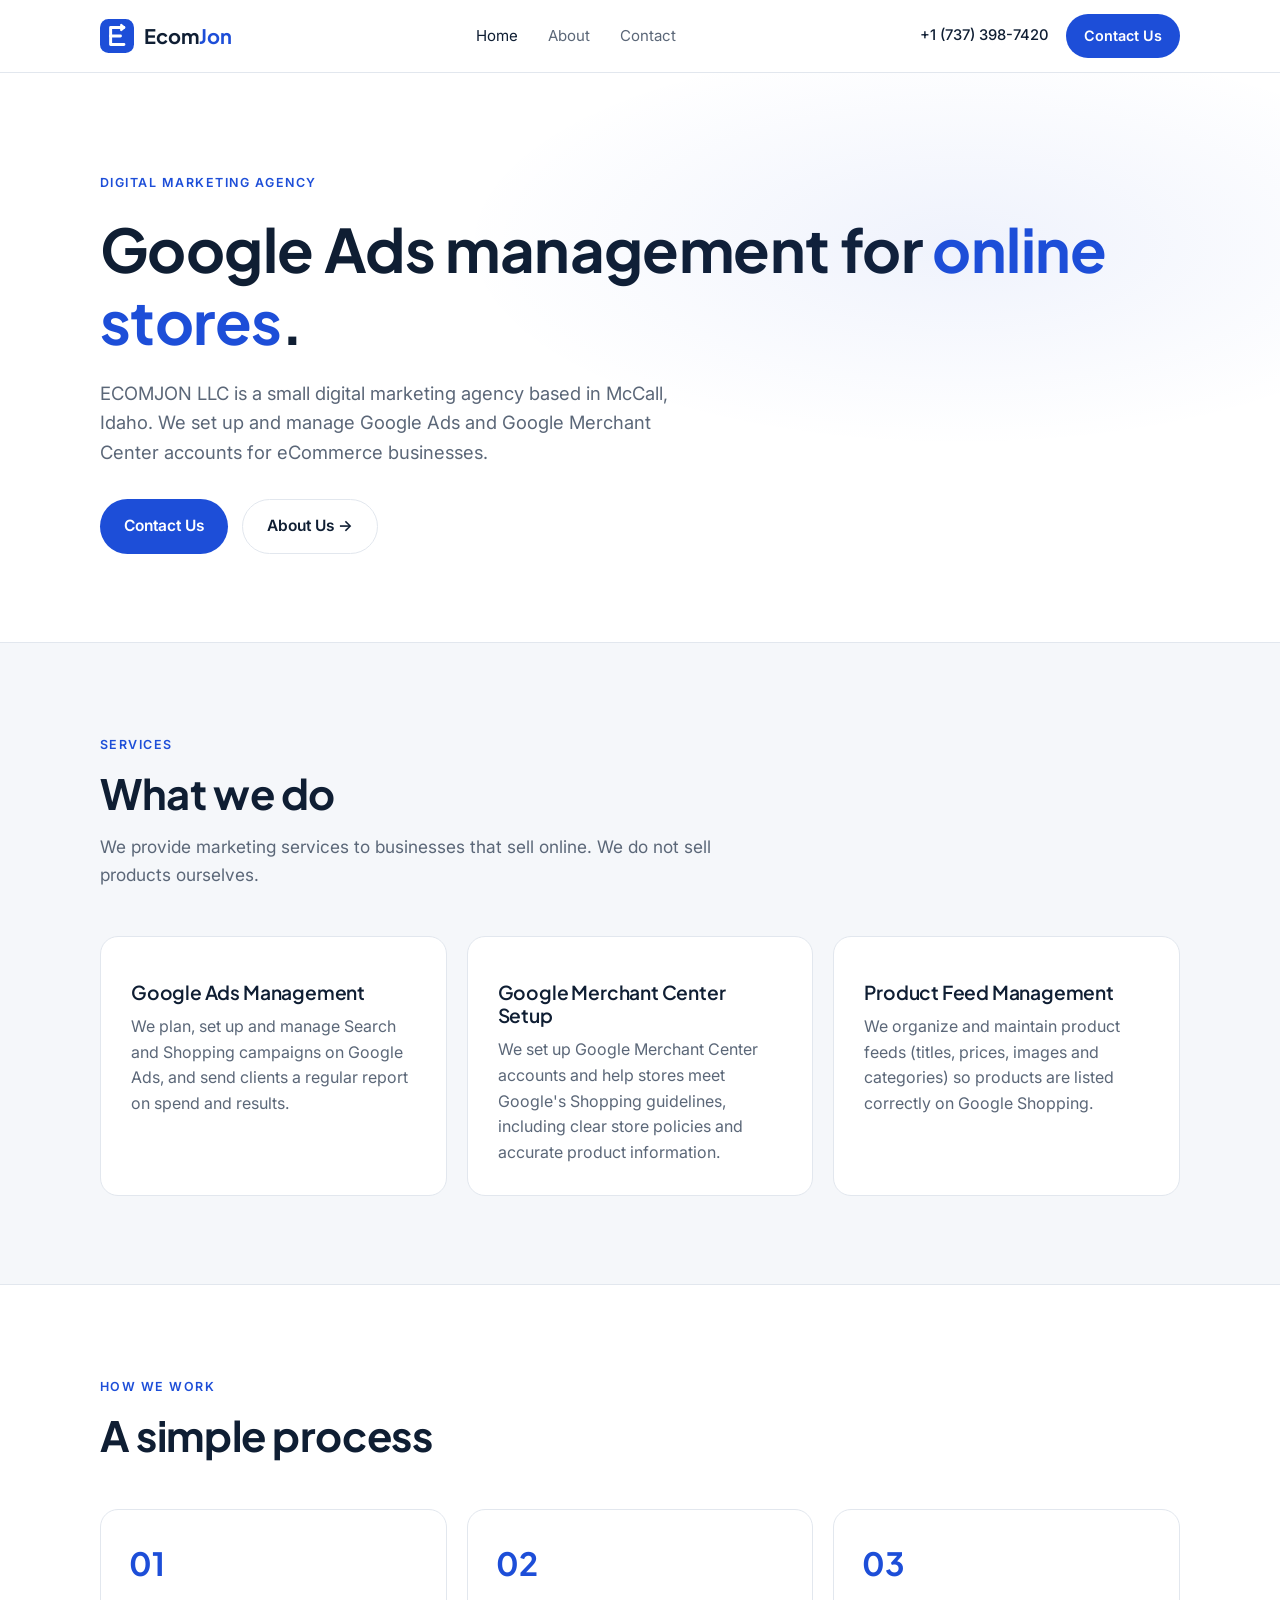
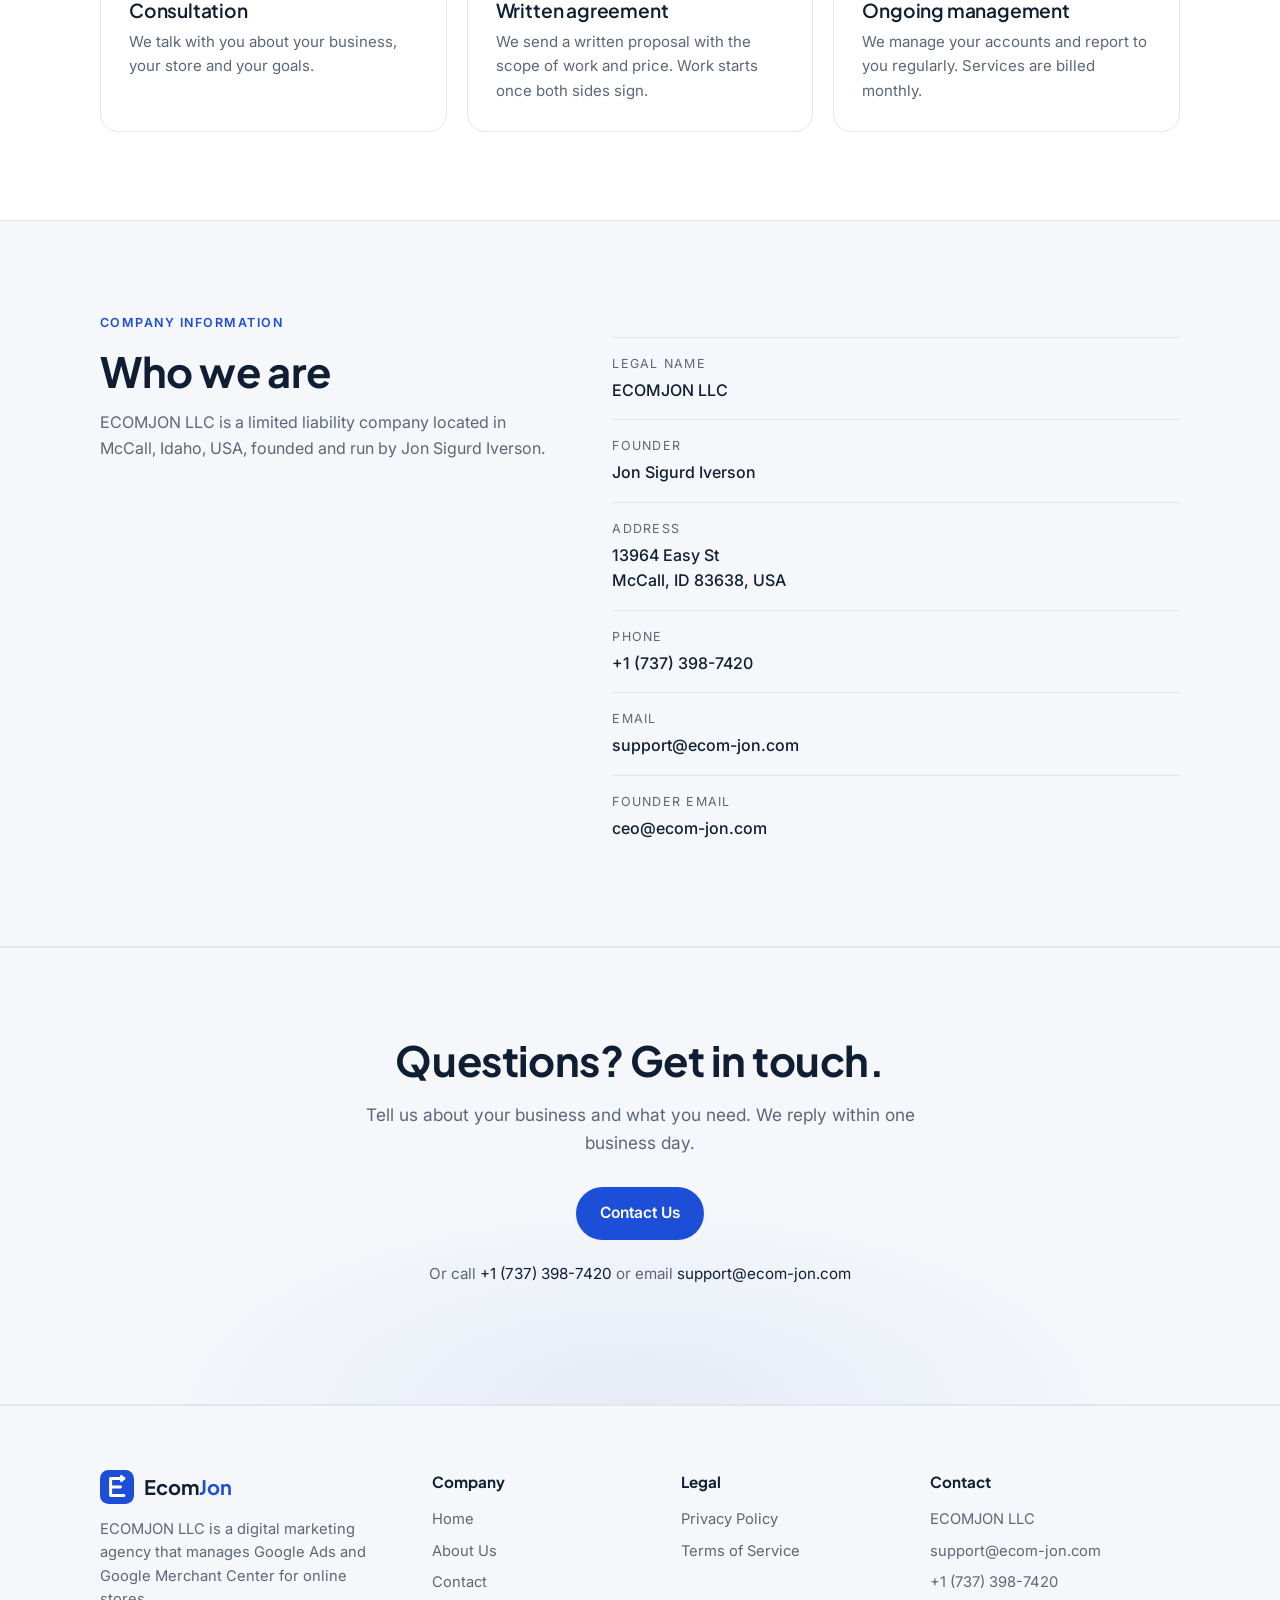
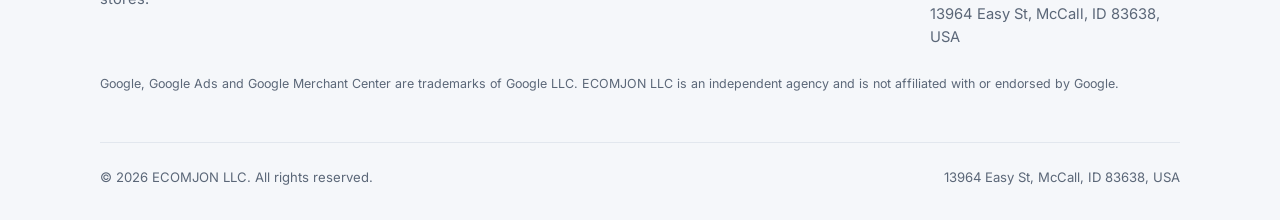
==== commit 68f01347: "Simplify site to plain company information for bank verification Co-Authored-By: Claude Opus 5.5 <no" ====
--- a/index.html
+++ b/index.html
@@ -3,178 +3,111 @@
 <head>
 <meta charset="utf-8">
 <meta name="viewport" content="width=device-width, initial-scale=1">
-<title>Ecom Jon — Google Merchant Center Approval & Google Ads Agency</title>
-<meta name="description" content="Ecom Jon helps eCommerce stores fix Google Merchant Center suspensions and product disapprovals, then runs profitable Google Ads (Search, Shopping & Performance Max). Free audit.">
+<title>Ecom Jon — Google Ads Management for Online Stores</title>
+<meta name="description" content="ECOMJON LLC is a digital marketing agency in McCall, Idaho. We set up and manage Google Ads and Google Merchant Center accounts for online stores.">
 <link rel="canonical" href="https://ecom-jon.com/">
-<meta property="og:title" content="Ecom Jon — Google Merchant Center Approval & Google Ads Agency">
-<meta property="og:description" content="Ecom Jon helps eCommerce stores fix Google Merchant Center suspensions and product disapprovals, then runs profitable Google Ads (Search, Shopping & Performance Max). Free audit.">
+<meta property="og:title" content="Ecom Jon — Google Ads Management for Online Stores">
+<meta property="og:description" content="ECOMJON LLC is a digital marketing agency in McCall, Idaho. We set up and manage Google Ads and Google Merchant Center accounts for online stores.">
 <meta property="og:url" content="https://ecom-jon.com/">
 <meta property="og:site_name" content="Ecom Jon">
 <meta property="og:type" content="website">
-<meta name="twitter:card" content="summary">
 <meta name="theme-color" content="#ffffff">
 <link rel="icon" href="/icon.svg" type="image/svg+xml">
 <link rel="preconnect" href="https://fonts.googleapis.com">
 <link rel="preconnect" href="https://fonts.gstatic.com" crossorigin>
 <link href="https://fonts.googleapis.com/css2?family=Inter:wght@400;500;600;700&family=Plus+Jakarta+Sans:wght@500;600;700;800&display=swap" rel="stylesheet">
 <link rel="stylesheet" href="/styles.css">
-<script type="application/ld+json">{"@context": "https://schema.org", "@type": "Organization", "name": "Ecom Jon", "legalName": "ECOMJON LLC", "url": "https://ecom-jon.com", "logo": "https://ecom-jon.com/icon.svg", "email": "support@ecom-jon.com", "telephone": "+1-737-398-7420", "founder": {"@type": "Person", "name": "Jon Sigurd Iverson", "jobTitle": "Founder"}, "address": {"@type": "PostalAddress", "streetAddress": "13964 Easy St", "addressLocality": "McCall", "addressRegion": "ID", "postalCode": "83638", "addressCountry": "US"}, "contactPoint": [{"@type": "ContactPoint", "email": "support@ecom-jon.com", "telephone": "+1-737-398-7420", "contactType": "customer support", "areaServed": "US", "availableLanguage": "English"}]}</script>
+<script type="application/ld+json">{"@context": "https://schema.org", "@type": "Organization", "name": "Ecom Jon", "legalName": "ECOMJON LLC", "url": "https://ecom-jon.com", "logo": "https://ecom-jon.com/icon.svg", "email": "support@ecom-jon.com", "telephone": "+1-737-398-7420", "founder": {"@type": "Person", "name": "Jon Sigurd Iverson", "jobTitle": "Founder"}, "address": {"@type": "PostalAddress", "streetAddress": "13964 Easy St", "addressLocality": "McCall", "addressRegion": "ID", "postalCode": "83638", "addressCountry": "US"}}</script>
 </head>
 <body>
 <header class="site-header">
   <div class="container nav">
     <a href="/" class="logo" aria-label="Ecom Jon home"><img src="/icon.svg" alt="" width="34" height="34"><span>Ecom<span class="accent">Jon</span></span></a>
-    <ul class="nav-links"><li><a href="/services">Services</a></li><li><a href="/#how-it-works">How It Works</a></li><li><a href="/about">About</a></li><li><a href="/contact">Contact</a></li></ul>
+    <ul class="nav-links"><li><a href="/" class="active">Home</a></li><li><a href="/about">About</a></li><li><a href="/contact">Contact</a></li></ul>
     <div class="nav-cta">
       <a class="nav-phone" href="tel:+17373987420">+1 (737) 398-7420</a>
-      <a class="btn btn-primary" href="/contact">Get a Free Audit</a>
+      <a class="btn btn-primary" href="/contact">Contact Us</a>
     </div>
     <button class="menu-toggle" aria-expanded="false" aria-label="Open menu">Menu</button>
   </div>
-  <nav class="mobile-menu"><a href="/services">Services</a><a href="/#how-it-works">How It Works</a><a href="/about">About</a><a href="/contact">Contact</a><a href="tel:+17373987420">+1 (737) 398-7420</a><a class="btn btn-primary" href="/contact">Get a Free Audit</a></nav>
+  <nav class="mobile-menu"><a href="/">Home</a><a href="/about">About</a><a href="/contact">Contact</a><a href="tel:+17373987420">+1 (737) 398-7420</a><a class="btn btn-primary" href="/contact">Contact Us</a></nav>
 </header>
 <main>
 <section class="hero">
-  <div class="container hero-grid">
-    <div>
-      <span class="eyebrow">Google Ads &amp; Merchant Center Experts</span>
-      <h1>We get your store <span class="accent">approved on Google</span> &mdash; and selling profitably.</h1>
-      <p class="hero-lead">Ecom Jon helps online stores fix Google Merchant Center suspensions and product disapprovals, then runs Google Ads (Search, Shopping and Performance Max) that make you money.</p>
-      <div class="hero-actions">
-        <a class="btn btn-primary" href="/contact">Get a Free Audit</a>
-        <a class="btn btn-ghost" href="#how-it-works">See How It Works &rarr;</a>
-      </div>
-      <ul class="hero-points">
-        <li>Free account audit</li>
-        <li>Month-to-month, no lock-in</li>
-        <li>Reply within 1 business day</li>
-      </ul>
-    </div>
-    <div class="status-card" aria-label="Example: Merchant Center before and after">
-      <h3>Google Merchant Center</h3>
-      <p class="small">Example of the issues we fix</p>
-      <div class="status-row"><span>Misrepresentation</span><span class="pill pill-bad">Suspended</span></div>
-      <div class="status-row"><span>Return &amp; shipping policy</span><span class="pill pill-bad">Missing</span></div>
-      <div class="status-row"><span>214 products</span><span class="pill pill-bad">Disapproved</span></div>
-      <div class="status-arrow">&darr; After our fixes &darr;</div>
-      <div class="status-row"><span>Account status</span><span class="pill pill-good">Approved</span></div>
-      <div class="status-row"><span>Products</span><span class="pill pill-good">Live on Shopping</span></div>
-      <div class="status-row"><span>Google Ads</span><span class="pill pill-good">Running</span></div>
+  <div class="container">
+    <span class="eyebrow">Digital Marketing Agency</span>
+    <h1>Google Ads management for <span class="accent">online stores</span>.</h1>
+    <p class="hero-lead">ECOMJON LLC is a small digital marketing agency based in McCall, Idaho. We set up and manage Google Ads and Google Merchant Center accounts for eCommerce businesses.</p>
+    <div class="hero-actions">
+      <a class="btn btn-primary" href="/contact">Contact Us</a>
+      <a class="btn btn-ghost" href="/about">About Us &rarr;</a>
     </div>
   </div>
 </section>
 
-<section class="section-alt" id="what-we-do">
+<section class="section-alt" id="services">
   <div class="container">
     <div class="section-head">
-      <span class="eyebrow">What We Do</span>
-      <h2>Three things, done properly.</h2>
-      <p>Simply put: we get your products onto Google, then we get you customers from Google at a profit.</p>
+      <span class="eyebrow">Services</span>
+      <h2>What we do</h2>
+      <p>We provide marketing services to businesses that sell online. We do not sell products ourselves.</p>
     </div>
     <div class="grid-3">
-      <div class="card featured">
-        <div class="icon">1</div>
-        <h3>Merchant Center Approval <span class="tag">Most popular</span></h3>
-        <p>Suspended, rejected or stuck in review? We find exactly what Google is flagging, fix your website and product feed, and submit a proper review request.</p>
-        <ul class="check-list">
-          <li>Misrepresentation suspensions</li>
-          <li>Policy &amp; website compliance fixes</li>
-          <li>Product disapprovals cleared</li>
-        </ul>
-      </div>
-      <div class="card featured">
-        <div class="icon">2</div>
+      <div class="card">
         <h3>Google Ads Management</h3>
-        <p>Search, Shopping and Performance Max campaigns built and managed by a senior specialist &mdash; focused on profit, not vanity numbers.</p>
-        <ul class="check-list">
-          <li>New account setup or full rebuild</li>
-          <li>Conversion tracking done right</li>
-          <li>Daily monitoring &amp; weekly reports</li>
-        </ul>
+        <p>We plan, set up and manage Search and Shopping campaigns on Google Ads, and send clients a regular report on spend and results.</p>
       </div>
       <div class="card">
-        <div class="icon">3</div>
-        <h3>Product Feed Optimization</h3>
-        <p>Better product titles, attributes and images so Google shows the right product to the right shopper &mdash; and stops disapproving them.</p>
-        <ul class="check-list">
-          <li>Feed audit &amp; cleanup</li>
-          <li>Supplemental feeds</li>
-          <li>Shopify, WooCommerce &amp; more</li>
-        </ul>
+        <h3>Google Merchant Center Setup</h3>
+        <p>We set up Google Merchant Center accounts and help stores meet Google's Shopping guidelines, including clear store policies and accurate product information.</p>
       </div>
-    </div>
-    <p class="more-line">We also offer Microsoft Ads, Meta ads, email marketing and conversion optimization. <a href="/services">View all services &rarr;</a></p>
-  </div>
-</section>
-
-<section>
-  <div class="container">
-    <div class="section-head">
-      <span class="eyebrow">Problems We Solve</span>
-      <h2>Sound familiar?</h2>
-      <p>These are the most common reasons stores come to us. Each one has a fix.</p>
-    </div>
-    <div class="problems">
-      <div class="problem"><span class="x">&times;</span><div><strong>&ldquo;Account suspended for misrepresentation&rdquo;</strong><span>The most common &mdash; and most confusing &mdash; Merchant Center suspension.</span></div></div>
-      <div class="problem"><span class="x">&times;</span><div><strong>Products disapproved</strong><span>Price or availability mismatch, missing GTINs, image or landing page issues.</span></div></div>
-      <div class="problem"><span class="x">&times;</span><div><strong>Missing store policies</strong><span>Shipping, returns, contact details or business info Google can't verify.</span></div></div>
-      <div class="problem"><span class="x">&times;</span><div><strong>Review requests keep failing</strong><span>Each failed review can add a waiting period. Getting it right first matters.</span></div></div>
-      <div class="problem"><span class="x">&times;</span><div><strong>Ads spend money, but no profit</strong><span>Good-looking ROAS in Google Ads, but nothing left after product and shipping costs.</span></div></div>
-      <div class="problem"><span class="x">&times;</span><div><strong>Conversion tracking is broken</strong><span>Google can't optimize what it can't measure. Most accounts we audit have tracking gaps.</span></div></div>
+      <div class="card">
+        <h3>Product Feed Management</h3>
+        <p>We organize and maintain product feeds (titles, prices, images and categories) so products are listed correctly on Google Shopping.</p>
+      </div>
     </div>
   </div>
 </section>
 
-<section class="section-alt" id="how-it-works">
+<section id="how-we-work">
   <div class="container">
     <div class="section-head">
-      <span class="eyebrow">How It Works</span>
-      <h2>Four simple steps.</h2>
-    </div>
-    <div class="steps">
-      <div class="step"><div class="num">01</div><h3>Free Audit</h3><p>Send us your store link. We review your website, Merchant Center and Google Ads accounts.</p></div>
-      <div class="step"><div class="num">02</div><h3>Clear Plan</h3><p>You get a written list of what's wrong and exactly how we'll fix it. Yours to keep, either way.</p></div>
-      <div class="step"><div class="num">03</div><h3>Fix &amp; Approve</h3><p>We fix the policy, website and feed issues, then submit for review the right way.</p></div>
-      <div class="step"><div class="num">04</div><h3>Launch &amp; Grow</h3><p>Once approved, we launch and manage your Google Ads and scale what's profitable.</p></div>
-    </div>
-  </div>
-</section>
-
-<section>
-  <div class="container">
-    <div class="section-head">
-      <span class="eyebrow">Why Ecom Jon</span>
-      <h2>Straightforward help from a real specialist.</h2>
+      <span class="eyebrow">How We Work</span>
+      <h2>A simple process</h2>
     </div>
     <div class="grid-3">
-      <div class="card"><h3>Founder on your account</h3><p>No hand-offs to juniors. Jon Sigurd Iverson personally works on every account.</p></div>
-      <div class="card"><h3>Honest from day one</h3><p>No one can guarantee Google's decision &mdash; and we won't pretend to. We fix what Google requires and tell you plainly where you stand.</p></div>
-      <div class="card"><h3>No long contracts</h3><p>Month-to-month. We keep clients by getting results, not by locking them in.</p></div>
+      <div class="step"><div class="num">01</div><h3>Consultation</h3><p>We talk with you about your business, your store and your goals.</p></div>
+      <div class="step"><div class="num">02</div><h3>Written agreement</h3><p>We send a written proposal with the scope of work and price. Work starts once both sides sign.</p></div>
+      <div class="step"><div class="num">03</div><h3>Ongoing management</h3><p>We manage your accounts and report to you regularly. Services are billed monthly.</p></div>
     </div>
   </div>
 </section>
 
 <section class="section-alt">
-  <div class="container">
-    <div class="section-head center">
-      <span class="eyebrow">FAQ</span>
-      <h2>Common questions</h2>
+  <div class="container contact-grid">
+    <div>
+      <span class="eyebrow">Company Information</span>
+      <h2>Who we are</h2>
+      <p style="margin-top:14px">ECOMJON LLC is a limited liability company located in McCall, Idaho, USA, founded and run by Jon Sigurd Iverson.</p>
     </div>
-    <div class="faq">
-      <details><summary>Can you guarantee Merchant Center approval?</summary><p>No honest agency can &mdash; Google makes the final decision. What we do is find every issue Google is likely flagging, fix it properly, and only then request a review. That gives your store the best possible chance.</p></details>
-      <details><summary>How long does Merchant Center approval take?</summary><p>Fixes usually take a few days to two weeks, depending on how much needs to change on your website and feed. Google's review itself typically takes several business days after submission.</p></details>
-      <details><summary>Do I need a Merchant Center account to run Google Ads?</summary><p>For Search ads, no. For Shopping and Performance Max ads &mdash; where your products appear with images and prices &mdash; yes, an approved Merchant Center account is required.</p></details>
-      <details><summary>Which platforms do you work with?</summary><p>Shopify, WooCommerce, BigCommerce, Wix, Squarespace and most custom stores.</p></details>
-      <details><summary>How much does it cost?</summary><p>The audit is free. After that, pricing depends on the work needed and your ad spend. We'll give you a clear quote with the audit &mdash; no surprises.</p></details>
+    <div>
+      <ul class="info-list">
+        <li><span class="label">Legal name</span><span class="val">ECOMJON LLC</span></li>
+        <li><span class="label">Founder</span><span class="val">Jon Sigurd Iverson</span></li>
+        <li><span class="label">Address</span><span class="val">13964 Easy St<br>McCall, ID 83638, USA</span></li>
+        <li><span class="label">Phone</span><a href="tel:+17373987420">+1 (737) 398-7420</a></li>
+        <li><span class="label">Email</span><a href="mailto:support@ecom-jon.com">support@ecom-jon.com</a></li>
+        <li><span class="label">Founder email</span><a href="mailto:ceo@ecom-jon.com">ceo@ecom-jon.com</a></li>
+      </ul>
     </div>
   </div>
 </section>
+
 <section class="cta-band section-alt">
   <div class="container">
-    <span class="eyebrow">Free Audit</span>
-    <h2>Not approved yet? Ads not profitable?<br>Let's fix it.</h2>
-    <p>Tell us about your store. We'll review your Merchant Center and Google Ads accounts and send you a clear, written plan for free.</p>
-    <a class="btn btn-primary" href="/contact">Get My Free Audit</a>
+    <h2>Questions? Get in touch.</h2>
+    <p>Tell us about your business and what you need. We reply within one business day.</p>
+    <a class="btn btn-primary" href="/contact">Contact Us</a>
     <p class="contact-inline">Or call <a href="tel:+17373987420">+1 (737) 398-7420</a> or email <a href="mailto:support@ecom-jon.com">support@ecom-jon.com</a></p>
   </div>
 </section>
@@ -184,23 +117,19 @@
     <div class="footer-grid">
       <div class="footer-about">
         <a href="/" class="logo"><img src="/icon.svg" alt="" width="34" height="34"><span>Ecom<span class="accent">Jon</span></span></a>
-        <p>We help online stores get approved on Google Merchant Center and grow profitably with Google Ads.</p>
-      </div>
-      <div>
-        <h4>Services</h4>
-        <ul>
-          <li><a href="/services#merchant-center">Merchant Center Approval</a></li>
-          <li><a href="/services#google-ads">Google Ads Management</a></li>
-          <li><a href="/services#shopping-feed">Shopping Feed &amp; PMax</a></li>
-          <li><a href="/services#other">Other Services</a></li>
-        </ul>
+        <p>ECOMJON LLC is a digital marketing agency that manages Google Ads and Google Merchant Center for online stores.</p>
       </div>
       <div>
         <h4>Company</h4>
         <ul>
+          <li><a href="/">Home</a></li>
           <li><a href="/about">About Us</a></li>
-          <li><a href="/#how-it-works">How It Works</a></li>
           <li><a href="/contact">Contact</a></li>
+        </ul>
+      </div>
+      <div>
+        <h4>Legal</h4>
+        <ul>
           <li><a href="/privacy">Privacy Policy</a></li>
           <li><a href="/terms">Terms of Service</a></li>
         </ul>
@@ -209,15 +138,13 @@
         <h4>Contact</h4>
         <ul>
           <li>ECOMJON LLC</li>
-          <li>Founder: Jon Sigurd Iverson</li>
-          <li><a href="mailto:ceo@ecom-jon.com">ceo@ecom-jon.com</a></li>
           <li><a href="mailto:support@ecom-jon.com">support@ecom-jon.com</a></li>
           <li><a href="tel:+17373987420">+1 (737) 398-7420</a></li>
           <li>13964 Easy St, McCall, ID 83638, USA</li>
         </ul>
       </div>
     </div>
-    <p class="disclaimer">Google, Google Ads and Google Merchant Center are trademarks of Google LLC. ECOMJON LLC is an independent marketing agency and is not affiliated with, endorsed by, or sponsored by Google. Final approval decisions are made by Google.</p>
+    <p class="disclaimer">Google, Google Ads and Google Merchant Center are trademarks of Google LLC. ECOMJON LLC is an independent agency and is not affiliated with or endorsed by Google.</p>
     <div class="footer-bottom">
       <span>&copy; <span data-year>2026</span> ECOMJON LLC. All rights reserved.</span>
       <span>13964 Easy St, McCall, ID 83638, USA</span>
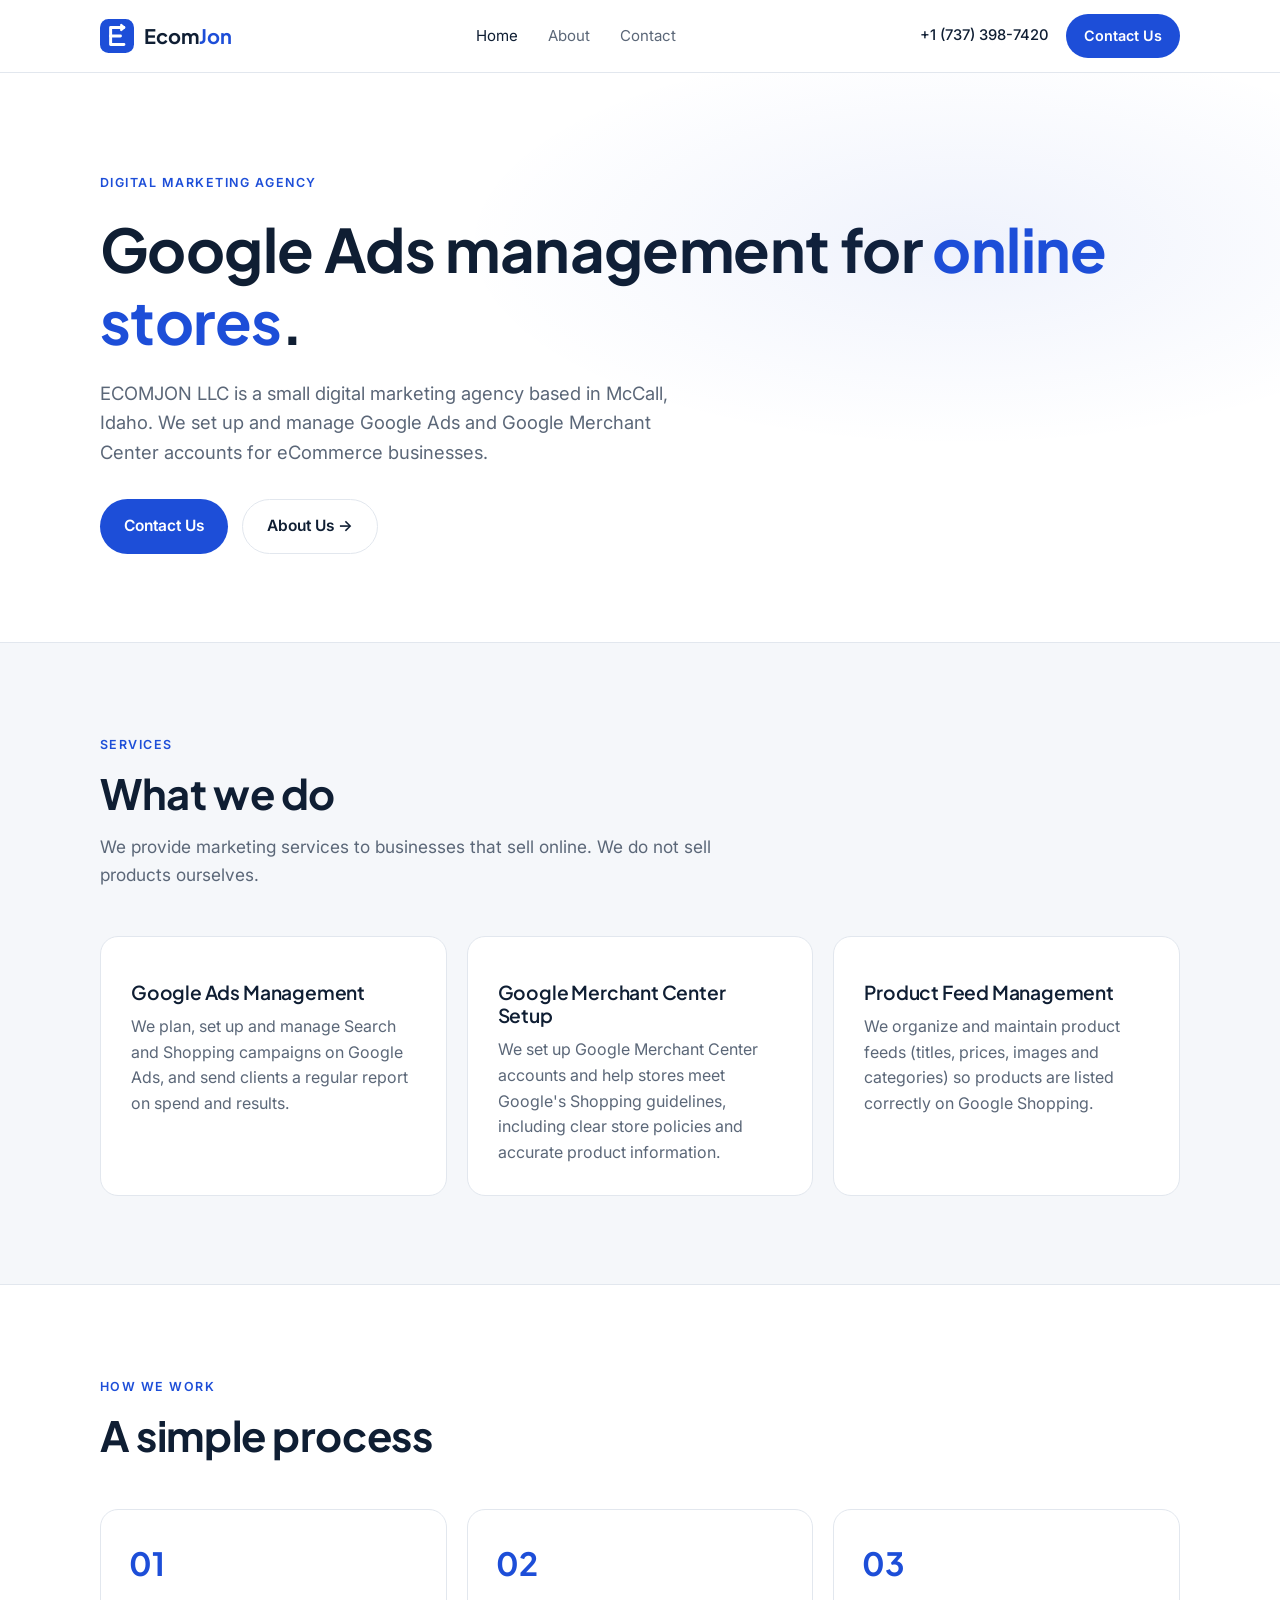
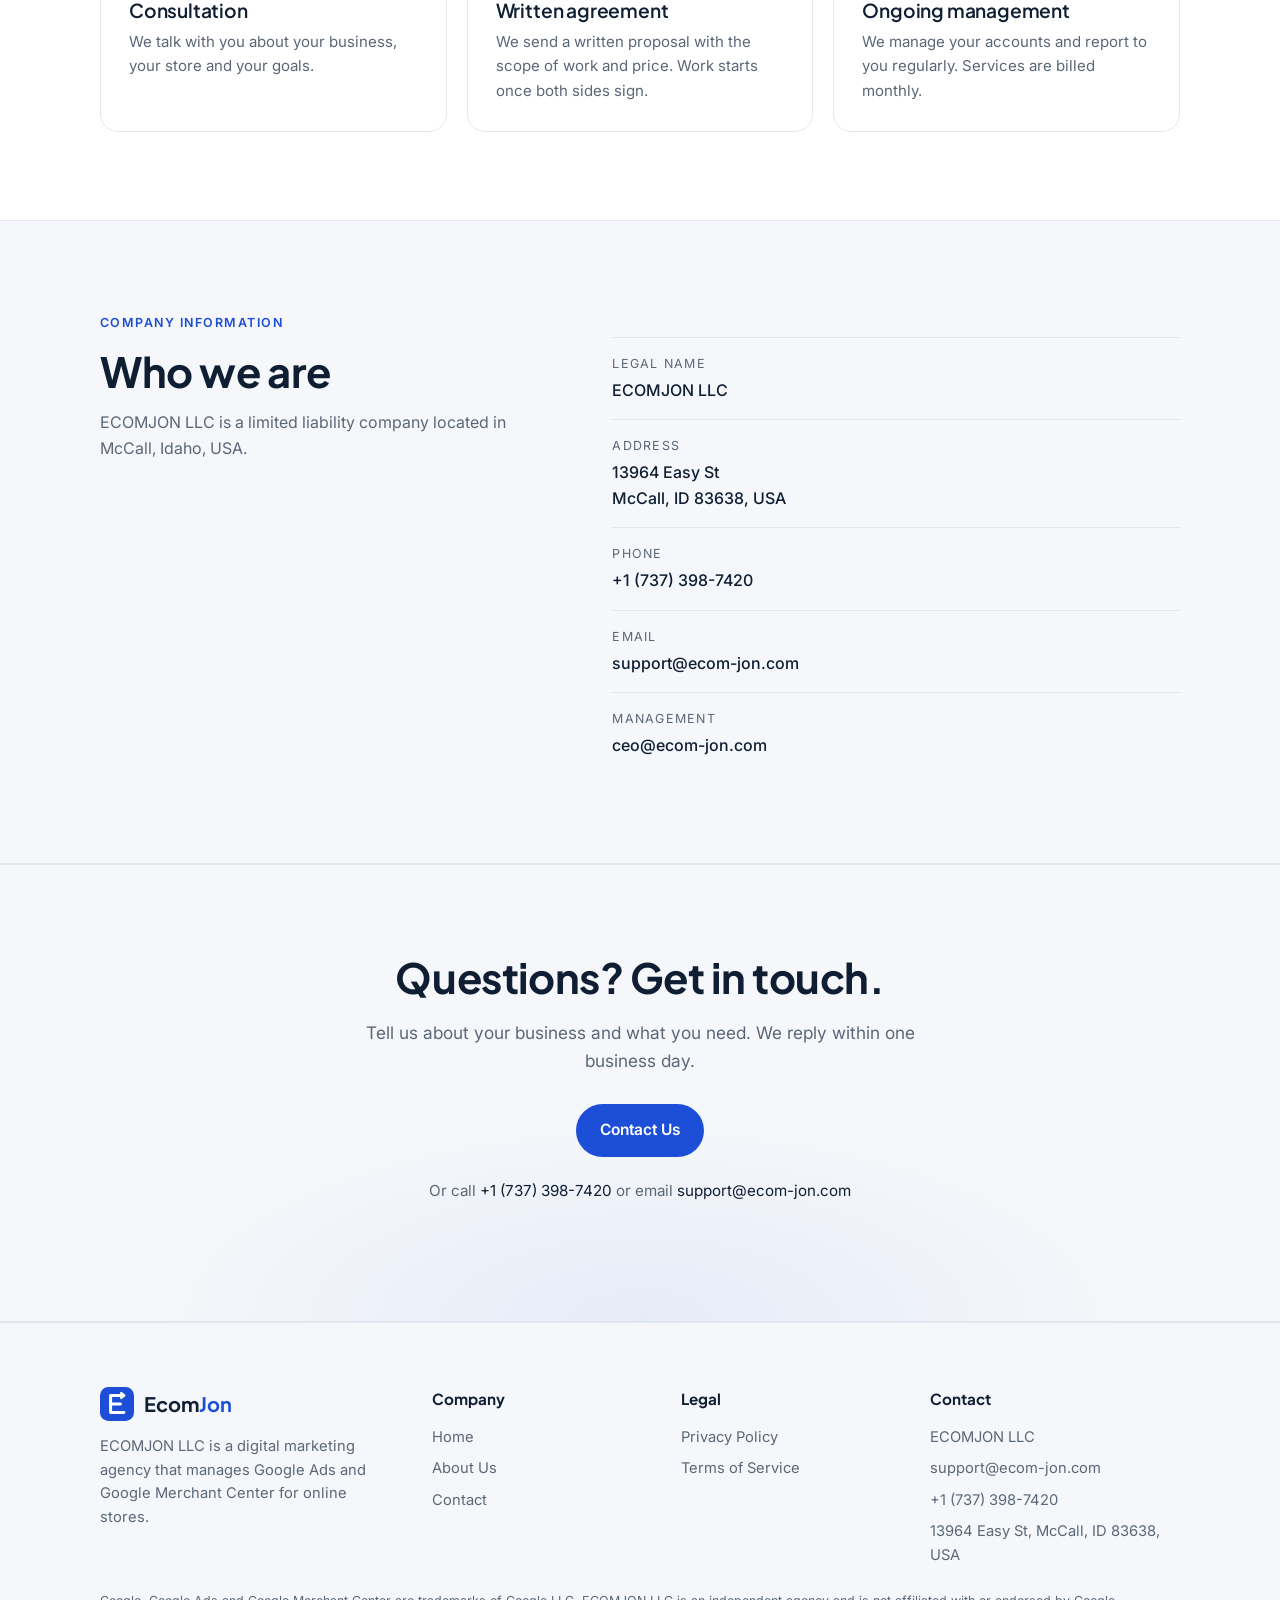
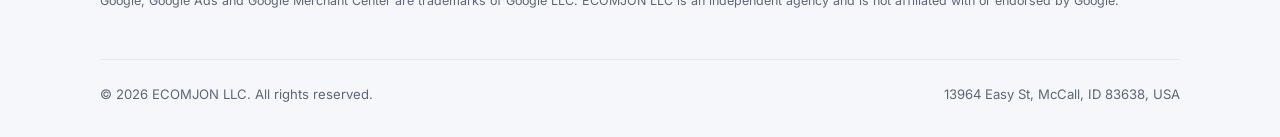
==== commit c85dfa05: "Remove founder mentions from site Co-Authored-By: Claude Opus 5.5 <noreply@anthropic.com>" ====
--- a/index.html
+++ b/index.html
@@ -17,7 +17,7 @@
 <link rel="preconnect" href="https://fonts.gstatic.com" crossorigin>
 <link href="https://fonts.googleapis.com/css2?family=Inter:wght@400;500;600;700&family=Plus+Jakarta+Sans:wght@500;600;700;800&display=swap" rel="stylesheet">
 <link rel="stylesheet" href="/styles.css">
-<script type="application/ld+json">{"@context": "https://schema.org", "@type": "Organization", "name": "Ecom Jon", "legalName": "ECOMJON LLC", "url": "https://ecom-jon.com", "logo": "https://ecom-jon.com/icon.svg", "email": "support@ecom-jon.com", "telephone": "+1-737-398-7420", "founder": {"@type": "Person", "name": "Jon Sigurd Iverson", "jobTitle": "Founder"}, "address": {"@type": "PostalAddress", "streetAddress": "13964 Easy St", "addressLocality": "McCall", "addressRegion": "ID", "postalCode": "83638", "addressCountry": "US"}}</script>
+<script type="application/ld+json">{"@context": "https://schema.org", "@type": "Organization", "name": "Ecom Jon", "legalName": "ECOMJON LLC", "url": "https://ecom-jon.com", "logo": "https://ecom-jon.com/icon.svg", "email": "support@ecom-jon.com", "telephone": "+1-737-398-7420", "address": {"@type": "PostalAddress", "streetAddress": "13964 Easy St", "addressLocality": "McCall", "addressRegion": "ID", "postalCode": "83638", "addressCountry": "US"}}</script>
 </head>
 <body>
 <header class="site-header">
@@ -88,16 +88,15 @@
     <div>
       <span class="eyebrow">Company Information</span>
       <h2>Who we are</h2>
-      <p style="margin-top:14px">ECOMJON LLC is a limited liability company located in McCall, Idaho, USA, founded and run by Jon Sigurd Iverson.</p>
+      <p style="margin-top:14px">ECOMJON LLC is a limited liability company located in McCall, Idaho, USA.</p>
     </div>
     <div>
       <ul class="info-list">
         <li><span class="label">Legal name</span><span class="val">ECOMJON LLC</span></li>
-        <li><span class="label">Founder</span><span class="val">Jon Sigurd Iverson</span></li>
         <li><span class="label">Address</span><span class="val">13964 Easy St<br>McCall, ID 83638, USA</span></li>
         <li><span class="label">Phone</span><a href="tel:+17373987420">+1 (737) 398-7420</a></li>
         <li><span class="label">Email</span><a href="mailto:support@ecom-jon.com">support@ecom-jon.com</a></li>
-        <li><span class="label">Founder email</span><a href="mailto:ceo@ecom-jon.com">ceo@ecom-jon.com</a></li>
+        <li><span class="label">Management</span><a href="mailto:ceo@ecom-jon.com">ceo@ecom-jon.com</a></li>
       </ul>
     </div>
   </div>
--- a/styles.css
+++ b/styles.css
@@ -183,10 +183,6 @@
 .service p { margin-top: 12px; }
 
 /* About */
-.founder { display: grid; grid-template-columns: 220px 1fr; gap: 40px; align-items: start; }
-.avatar { width: 220px; height: 220px; border-radius: 24px; background: linear-gradient(135deg, var(--primary-dark), var(--primary)); color: #fff; display: flex; align-items: center; justify-content: center; font-family: var(--display); font-size: 4rem; font-weight: 700; }
-.founder p { margin-top: 14px; }
-.founder .role { color: var(--primary); font-weight: 600; margin-top: 4px; }
 
 /* Contact */
 .contact-grid { display: grid; grid-template-columns: 0.9fr 1.1fr; gap: 48px; align-items: start; }
@@ -241,8 +237,6 @@
   .container { padding: 0 16px; }
   .hero { padding: 56px 0 64px; }
   .grid-3, .grid-2, .steps, .problems, .form-row, .footer-grid { grid-template-columns: 1fr; }
-  .founder { grid-template-columns: 1fr; }
-  .avatar { width: 140px; height: 140px; font-size: 2.6rem; }
   .card, .form { padding: 24px; }
   .hero-actions .btn { width: 100%; }
 }
